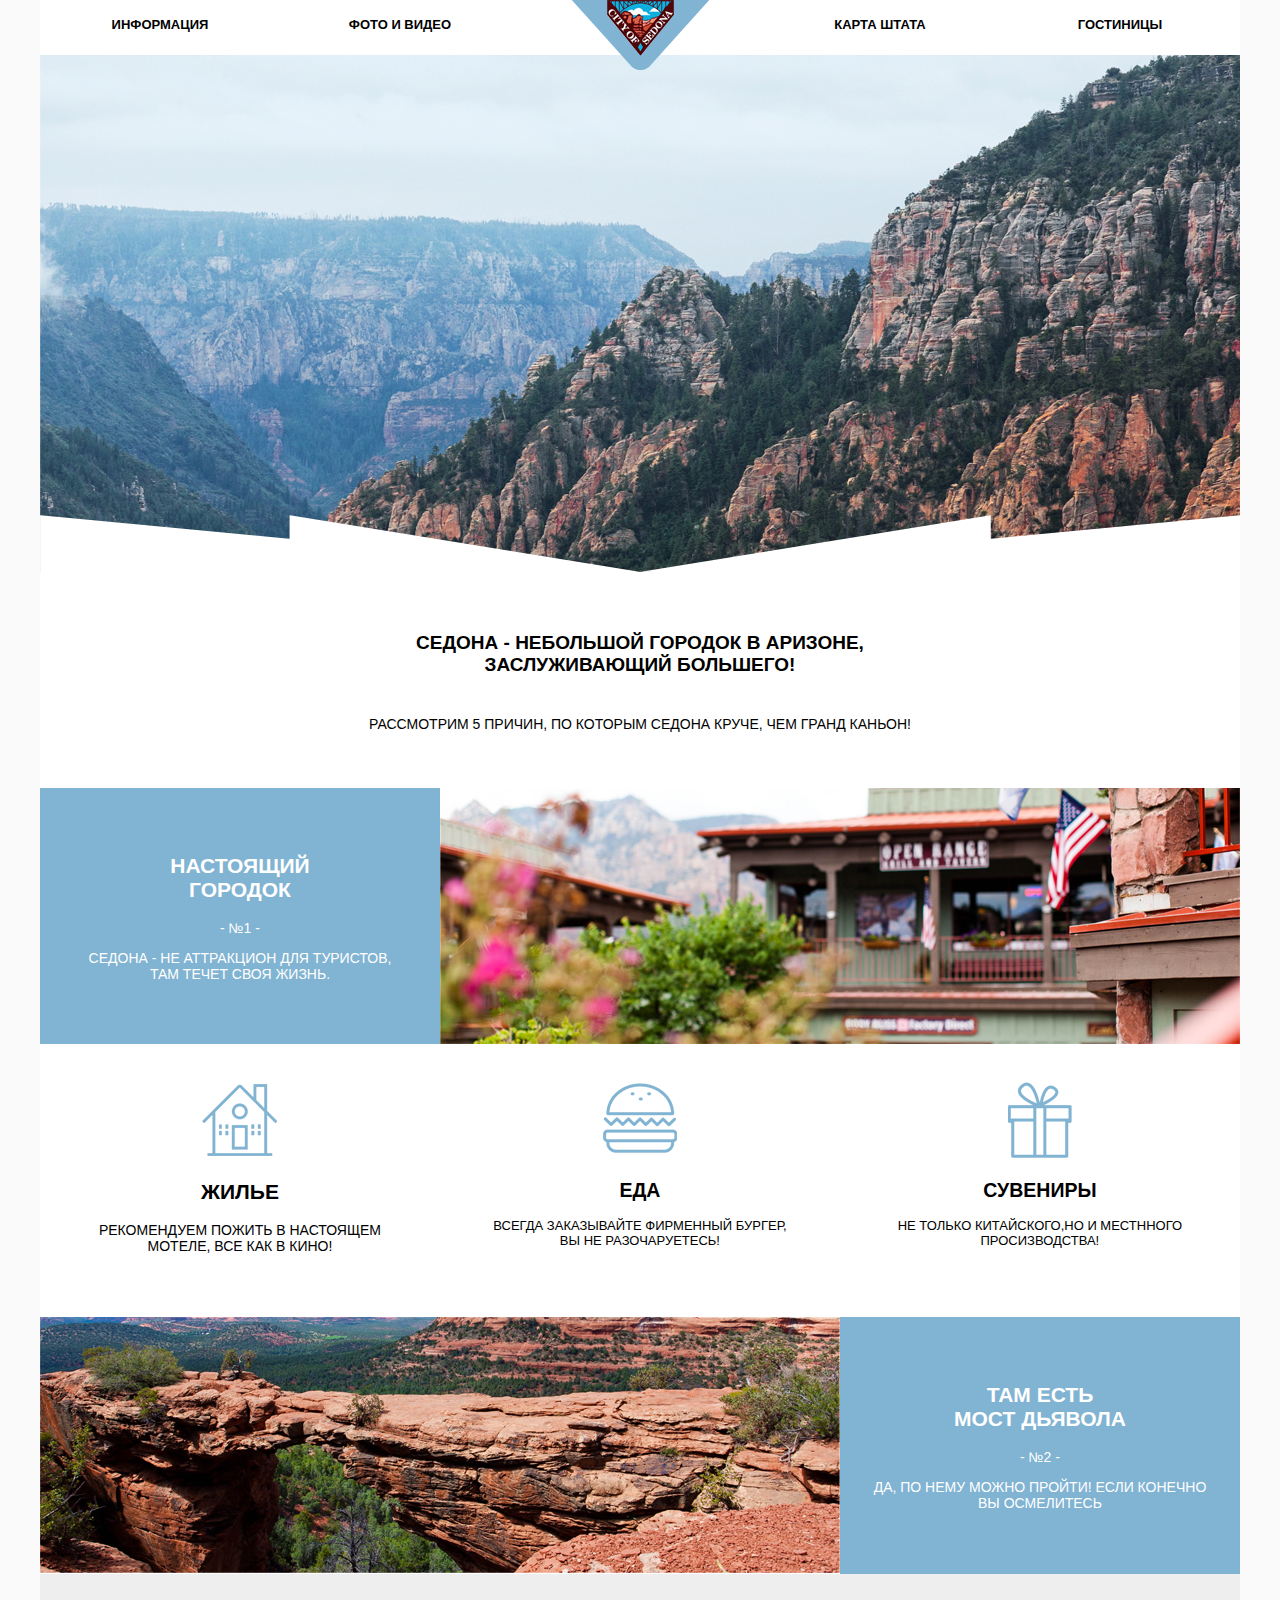
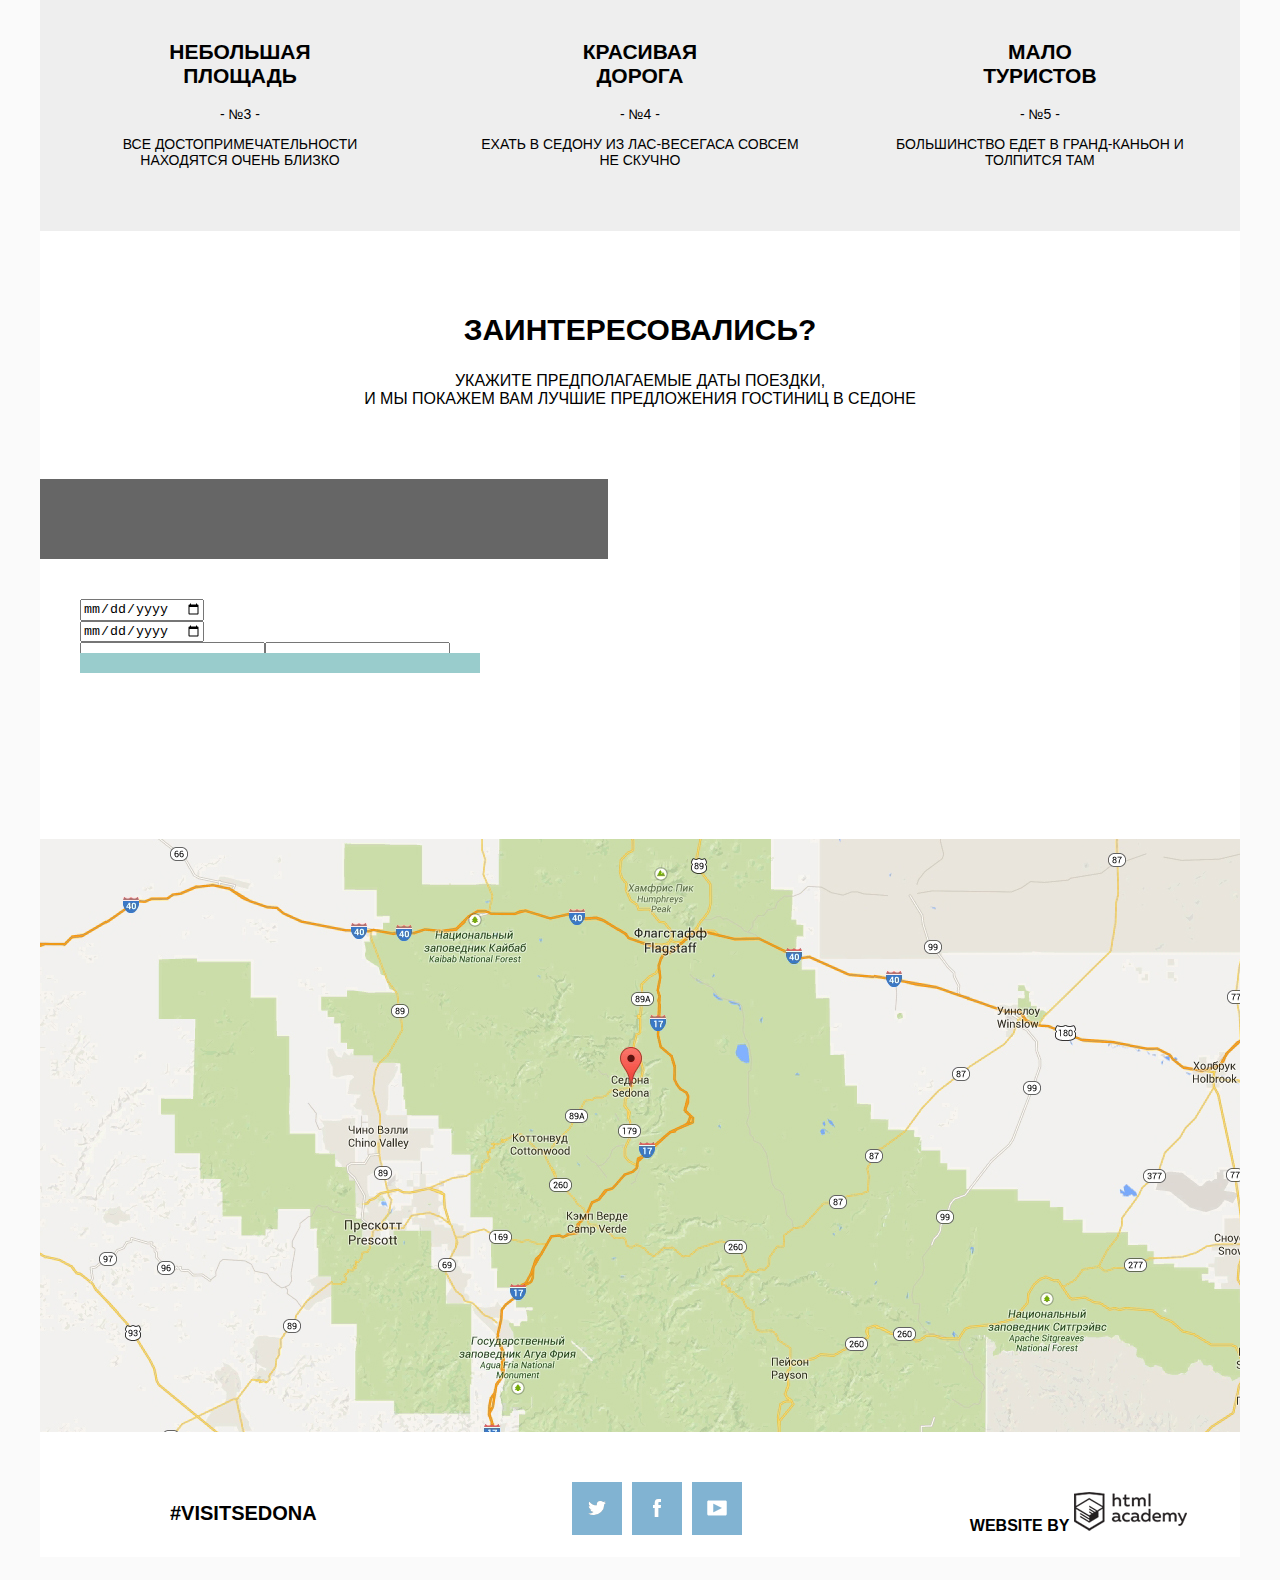
==== index.html @ 420aa2f3 "Изменения" ====
<!DOCTYPE html>
 <html>
    <head>
        <meta charset="utf-8">
        <link rel="stylesheet" href="css/style.css">
    </head>
    <body>
        <!--
            4. Продолжить писать css в заданном стиле
            5. Избавиться от всех position relative/absolute которые не нужны (в футере, для reason)
        -->
        <div class="wrapper">
            <header class="main-header">
                <nav class="header-nav">
                    <ul class="nav">
                        <li>
                            <a href="#" class="navigation">Информация</a>
                        </li>
                        <li>
                            <a href="#" class="navigation">Фото и видео</a>
                        </li>
                        <li></li>
                        <li>
                            <a href="#" class="navigation">Карта штата</a>
                        </li>
                        <li>
                            <a href="#" class="navigation">Гостиницы</a>
                        </li>
                    </ul>
                </nav>
                <a href="#" class="logo">
                    <img src="img/logo.png" width="138" height="70" alt="Логотип">
                </a>
            </header>

            <div class="intro">
                <div class="intro-background">
                    <div class="intro-title"></div>
                    <img src="img/index-img/angles.png">
                </div>
               <div class="index-header">
                    <h1 class="index-title">Седона - небольшой городок в Аризоне,<br> заслуживающий большего!</h1>
                    <p class="reasons-five">Рассмотрим 5 причин, по которым Седона круче, чем Гранд Каньон!</p>
               </div>
                    <div class="reasons">
                        <div class="reason reason-town">
                            <h2 class="reason-header">Настоящий<br> городок</h2>
                            <p>- №1 -</p>
                            <p>Седона - не аттракцион для туристов,<br> там течет своя жизнь.</p>
                        </div>
                        <div class="reason-image">
                            <img src="img/index-img/town.jpg">
                        </div>
                    <div class="reasons">
                        <div class="reason reason-apartment">
                            <h2 class="reason-title">Жилье</h2>
                            <p>Рекомендуем пожить в настоящем<br> мотеле, все как в кино!</p>
                        </div>
                        <div class="reason reason-food">
                            <h2 class="reason-title">Еда</h2>
                            <p>Всегда заказывайте фирменный бургер,<br> вы не разочаруетесь!</p>
                        </div>
                        <div class="reason reason-souvenirs">
                            <h2 class="reason-title">Сувениры</h2>
                            <p>Не только китайского,но и местнного<br> просизводства!</p>
                        </div>
                    </div>
                    <div class="reasons">
                        <div class="reason-image brige">
                            <img src="img/index-img/bridge-devil.jpg">
                        </div>
                        <div class="reason reason-bridge">
                            <h2 class="reason-header">Там есть<br> мост Дьявола</h2>
                            <p>- №2 -</p>
                            <p>Да, по нему можно пройти! Если конечно<br> вы осмелитесь</p>
                        </div>
                    </div>
                    <div  class="reasons">
                        <div class="reason reason-area">
                           <h2>Небольшая<br> площадь</h2>
                           <p>- №3 -</p>
                           <p>Все достопримечательности<br> находятся очень близко</p>
                        </div>
                        <div class="reason reason-road">
                           <h2>Красивая<br> дорога</h2>
                           <p>- №4 -</p>
                           <p>Ехать в Седону из Лас-Весегаса совсем<br> не скучно</p>
                        </div>
                        <div class="reason reason-tourists">
                           <h2>Мало<br> туристов</h2>
                           <p>- №5 -</p>
                           <p>Большинство едет в Гранд-Каньон и<br> толпится там</p>
                        </div>
                    </div>
                       <div class="record">
                           <h2 class="question">Заинтересовались?</h2>
                           <p>Укажите предполагаемые даты поездки,<br> и мы покажем вам лучшие предложения гостиниц в Седоне</p>
                       </div>
                <article class="search">
                    <div>
                        <h2 class="search-header">Поиск гостиницы в Седоне</h2>
                    </div>
                    <form class="questionnaire">
                        <label for="arrival date-field">Дата заезда:</label> <input type="date" name="date" id="arrival date-field"><br>
                        <label for="date of departure-field">Дата выезда:</label> <input type="date" name="date" id="date of departurefield"><br>
                        <label for="adult number-field">Взрослые:</label> <input type="number" name="" id="adult number-field">
                        <label for="baby number-field">Дети:</label> <input type="number" name="" id="baby number-field"><br>
                        <a href="#" class="btn-search">Найти</a>
                    </form>
                </article>
                <div class="image-map">
                    <img src="img/index-img/map.jpg">
                </div>
                </div>
            </div>
            <footer class="main-footer">
                <div class="footer-hashtag">#visitsedona</div>
                <ul class="footer-social-list">
                    <li class="social-btn">
                        <a href="#" class="social-btn social-btn-twitter"></a>
                    </li>
                    <li class="social-btn">
                        <a href="#" class="social-btn social-btn-fb"></a>
                    </li>
                    <li class="social-btn">
                        <a href="#" class="social-btn social-btn-youtube"></a>
                    </li>
                </ul>
                 <div class="footer-copyright">
                    <b>Website by</b>
                    <a href="http://htmlacademy.ru">
                        <img src="img/html-academy.png" class="htmlacademy">
                    </a>
                </div>
            </footer>
        </div>
    </body>
 </html>
---- css/style.css ----
@import url(https://fonts.googleapis.com/css?family=PT+Sans:700,400&subset=latin,cyrillic);

body {

    background: #fafafa;
    color: #000;
    font-family: 'PT+Sans', sans-serif;
    font-size: 16px;
    margin: 0;
    padding: 0;
    /*
        serif - с засечками
        sans-serif - без засечек
        monospace - моноширинный
    */
}

.wrapper {
    background: #fff;
    margin: 0 auto;
    /*max-width: 1200px;*/
    /*min-width: 768px;*/
    width: 1200px;
}

    .main-header {
        height: 55px;
    }
        .nav {
            font-size: 0;
            list-style: none;
            margin: 0;
            padding: 0;
        }
            .nav li {
                font-size: 13px;
                display: inline-block;
                vertical-align: top;
                text-align: center;
                height: 50px;
                line-height: 50px;
                width: 20%;
            }

            .nav a {
                color: #000;
                font-weight: bold;
                text-align: center;
                text-transform: uppercase;
                text-decoration: none;
            }

        .logo {
            position: absolute;
            left: 49%;
            top: 0;
            /*
            transform: translate(-50%, 0);
            */
            margin: 0 0 0 -55px;
            height: 70px;
            width: 138px;
            z-index: 1;
        }

    .intro-background {
        background: url(../img/index-img/bg.jpg) no-repeat 50% 50%;
        overflow: hidden;
        height: 717px;
        margin-bottom: -265px;
    }
        .intro-title {
            background: url(../img/index-img/sedona.png) no-repeat 50% 50%;
            font-size: 0;
            margin: 110px auto 0;
            height: 350px;
            width: 500px;
        }
        
        .angles {
            background: url(../img/index-img/angles.png) no-repeat 50% 50%;
            font-size: 10px;
            margin: 150px auto 0;
        }


.reasons {
    font-size: 0;
}
.reason {
    background: #fff;
    font-size: 14px;
    display: inline-block;
    vertical-align: top;
    width: 33.33%;
    padding: 49px 20px;
    text-align: center;
    box-sizing: border-box;
    text-transform: uppercase;
}
.reason-image {
    display: inline-block;
    vertical-align: top;
    width: 66.67%;
}

.index-header {
    text-align: center;
    font-size: ;
    text-transform: uppercase;
    margin-top: 65px;
    height: 216px;
    background: #fff;
}

.index-title {
    font-size: 19px;
    padding-top: 60px;
}

.reason-town {
    padding-bottom: 48px;
    color: #fff;
    font-size: ;
    background: #81b3d2;
}

.reason-apartment {
    font-size: ;
    background: url(../img/index-img/housing.png) no-repeat 50% 20%;
}

.reason-food {
    font-size: 13px;
    background: url(../img/index-img/food.png) no-repeat 50% 20%;
}

.reason-souvenirs {
    font-size: 13px;
    background: url(../img/index-img/souvenir.png) no-repeat 50% 20%;
}

.image-apartment {
    background: url(../img/index-img/housing.png) no-repeat 50% 50%;
    
}







.brige {
    display: inline-block;
    vertical-align: top;
    /*width: 66.67%;*/
    width: 800px;
}

.record {
    padding: 58px 0 55px;
    font-size: 16px;
    text-align: center;
    text-transform: uppercase;
    background: #fff;
}

.question {
    font-size: 30px;
}

.search-header {
    width: 568px;
    color: #fff;
    padding: 40px 0;
    text-align: center;
    background: #666666;
    z-index: 1;
}



.questionnaire {
    padding: 40px;
    width: 568px;
    height: 200px;
    text-align: left;
    background: #fff;
}

.btn-search {
    padding: 10px 200px;
    width: 250px;
    color: #fff;
    font-weight: bold;
    background: #99cccc;
    text-align: center;
    text-decoration: none;
}

























.link {
    display: inline-block;
    color: #cccccc;
    border-bottom: 1px dotted #99cccc;
    text-decoration: none;
    font-size: 14px;
}





.hotel {
    font-size: 16px;
    text-transform: uppercase;
}



.btn {
    
    padding: 5px 15px;
    background: #99cccc;
    color: #fff;
    font-size: 14px;
    text-decoration: none;
}

.btn:hover {
    background: #669ec0;
}

.btn-brown {
    margin-right: 5px;
    background: #766357;
}

.btn-brown:hover {
    background: #604e43;
}









.rating-value {
    padding: 5px 5px;
    margin: 0;
    width: 110px;
    background: #cccccc;
    font-size: 14px;
    text-align: center;
}

.reason-area {
    background: #eeeeee;
}

.reason-road {
    background: #eeeeee;
}

.reason-tourists {
    background: #eeeeee;
}

.selection {
    background: url(../img/catalog-img/bg.jpg) no-repeat 50% 50%;
    overflow: hidden;
    height: 216px;
    color: #fff;
    text-transform: uppercase;
}



.reason-title {
    padding-top: 70px;
}

.reason-bridge {
    color: #fff;
    font-size: ;
    background: #81b3d2;
}

.footer-social-list li {
    font-size: 13px;
    display: inline-block;
    vertical-align: top;
    text-align: center;
}

.footer-social-list {
    float: left;
    font-size: 0;
    list-style: none;
    margin-top: 25px;
    margin-bottom: 36px;
    margin-left: 200px;
    margin-right: 170px;
    padding: 0;
}

.social-btn {
    display: inline-block;
    padding: 10px;
    margin: 5px;
    background: #81b3d2;
}



.footer-hashtag {
    float: left;
    margin: 50px 50px 55px 130px;
    text-transform: uppercase;
    font-weight: bold;
    font-size: 20px;
}

.social-btn-twitter {
    background: url(../img/twitter.svg) no-repeat 50% 60%;
}

.social-btn-fb {
    background: url(../img/facebook.svg) no-repeat 50% 60%;
}

.social-btn-youtube {
    background: url(../img/youtube.png) no-repeat 50% 60%;
}

.main-footer {
    text-align: center;
    height: 105px;
    background: #fff;
    opacity: ;
    z-index: 1;
}

.footer-copyright {
    margin-top: 20px;
    text-transform: uppercase;
}

.htmlacademy {
    margin-top: 40px;
}







.infrastructure {
    float: left;
    margin: 50px 0;
    margin-left: 75px;
}

.housing {
    float: left;
    margin: 50px 0 0 115px;
}

.cost-day {
    float: right;
    margin: 50px 210px 0 0;
}









.breadcrumbs {
    margin-left: 75px;
    text-transform: uppercase;
}

.sorting {
    float: left;
    width: 100px;
    margin: 45px 50px 0 0;
    font-weight: normal;
    font-size: 14px;
}

.sorting-link {
    display: inline-block;
    list-style: none;
    font-size: ;
}

.found {
    float: left;
    width: 150px;
    margin-top: 40px;
    margin-right: 50px;
    font-size: 22px;
    vertical-align: middle;
}

.image-card {
    margin-left: 75px;
}





.hotel-rating {
    float: right;
    margin-top: -20px;
    margin-right: 65px;
}

.hotel-description {
    margin: 10px 0 30px;
}

.hotel-description-image {
    float: left;
    margin-right: 20px;
}



.btn-transparent {
    color: #fff;
    margin-top: 20px;
    padding: 5px 20px;
    border: 1px solid #fff;
    text-decoration: none;
    border-radius: 2px;
}

.btn-transparent:hover {
    background: #fff;
    color: #000;
}

.clearfix:before,
.clearfix:after {
  content: "";
  display: table;
}

.clearfix:after {
  clear: both;
}

.button {
    
}



.hotel-category-cost {
    margin-top: -10px;
    margin-bottom: 20px;
    font-size: 14px;
}

.hotel-category {
    display: inline-block;
}

.hotel-cost {
    display: inline-block;
}













.reasons-five {
    font-size: 14px;
    margin-top: 40px;
}

.sorting-arrow {
    color: #ccc;
}

.sorting-arrow:hover {
    color: #000;
}





.rating-star {
    color: #81b3d2;
}











.rating-stars {
    float: right;
    margin-top: -90px;
    margin-right: 65px;
}



.sorting-arrow-down {
    color: #ccc;
}

.sorting-arrow-down:hover {
    color: #000;
}

.sortings-arrow {
    float: right;
    margin-top: 40px;
    margin-right: 65px;
}

a {
    text-decoration: none;
}


.navigation:active {
    color: #766357;
}

.navigation:hover {
    color: #81b3d2;
}

.price {
    color: #81b3d2;
    border: 0px dotted;
}





.spa {
    margin-left: 33px;
}

.inn {
    margin-left: 58px;
}

.diablo {
    margin-left: 13px;
}

.hotel-title {
    width: 240px;
}

.hotel-title:hover {
    color: #81b3d2;
}

.hotel-card {
    margin-left: 170px;
}
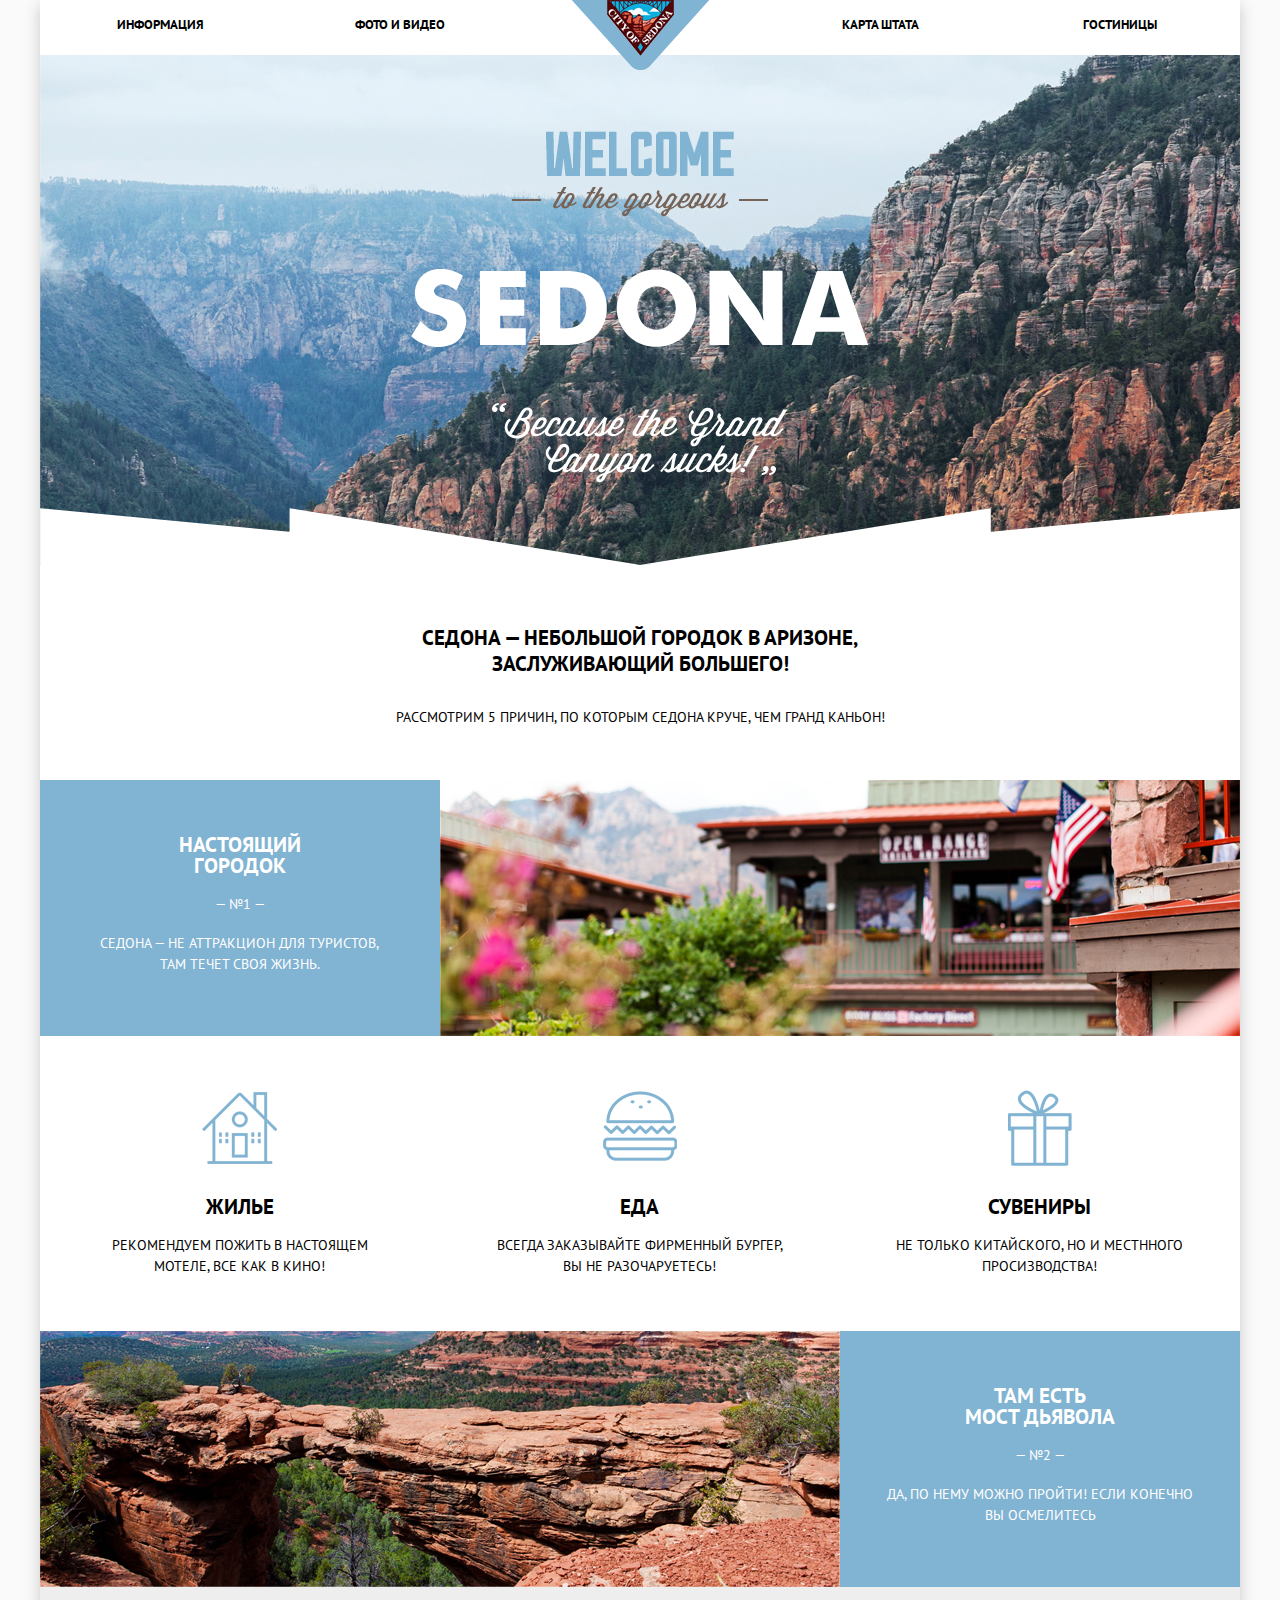
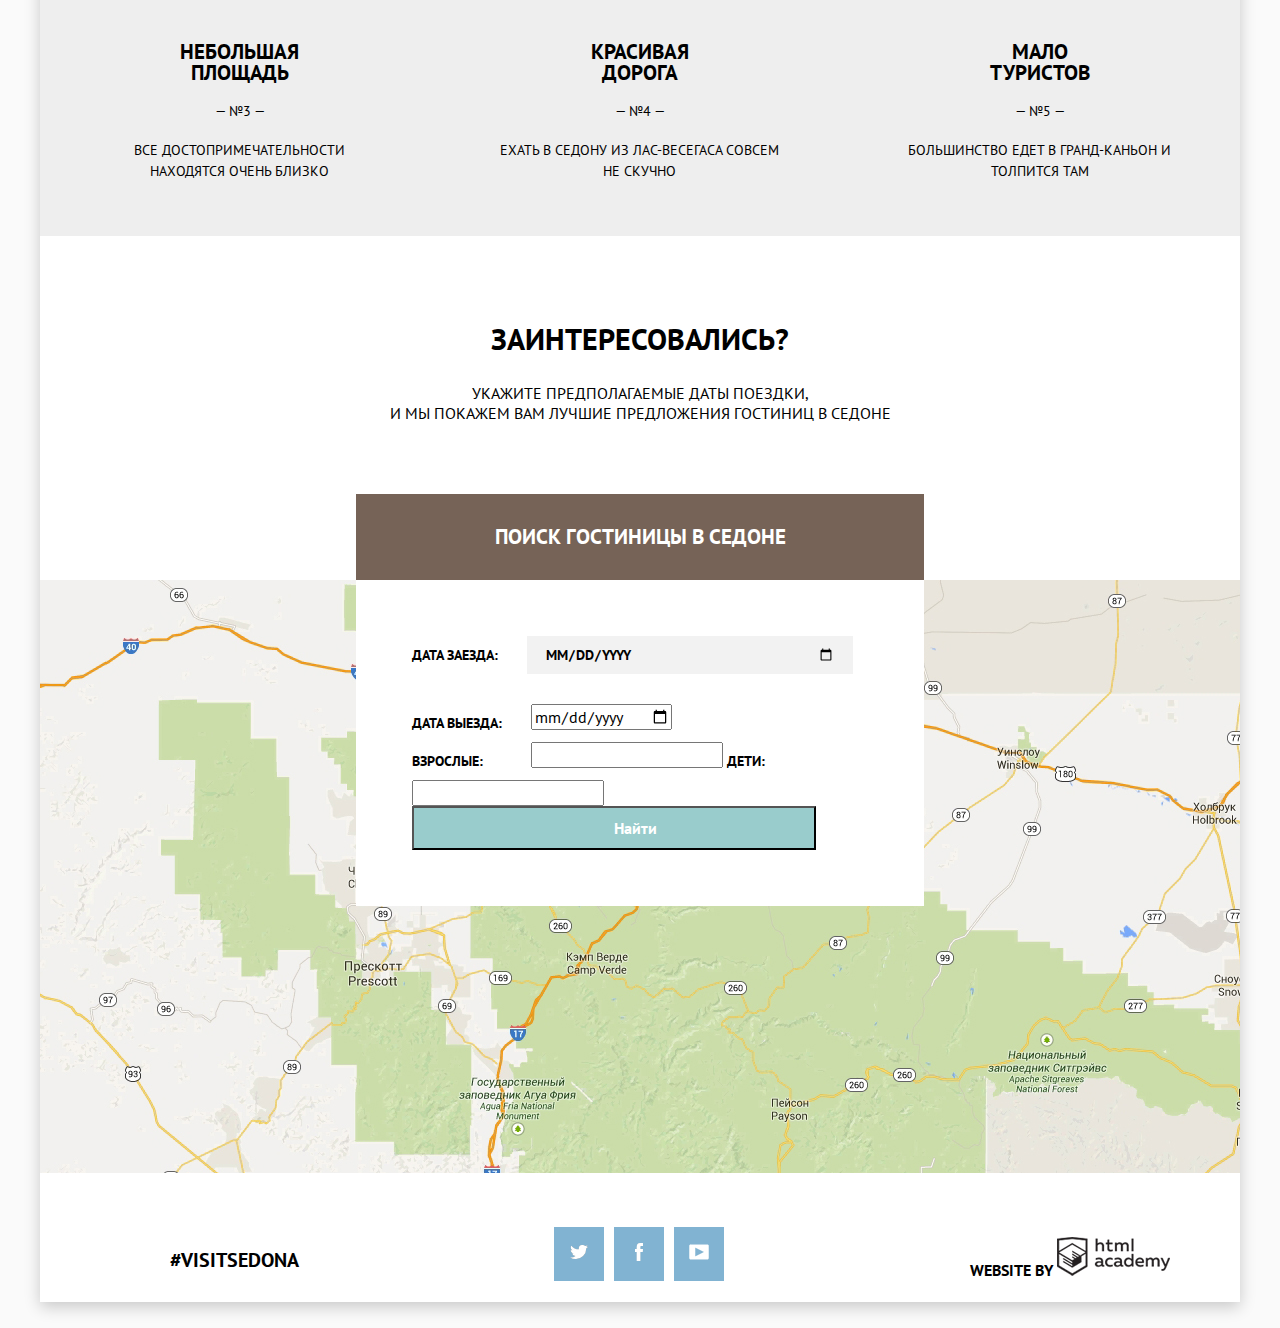
==== commit dbcab89a: "Замечания от наставника" ====
--- a/index.html
+++ b/index.html
@@ -2,6 +2,8 @@
  <html>
     <head>
         <meta charset="utf-8">
+        <link rel="stylesheet" href="https://fonts.googleapis.com/css?family=PT+Sans:400,700&subset=latin,cyrillic">
+        <link rel="stylesheet" href="css/normalize.css">
         <link rel="stylesheet" href="css/style.css">
     </head>
     <body>
@@ -14,17 +16,17 @@
                 <nav class="header-nav">
                     <ul class="nav">
                         <li>
-                            <a href="#" class="navigation">Информация</a>
+                            <a href="#">Информация</a>
                         </li>
                         <li>
-                            <a href="#" class="navigation">Фото и видео</a>
+                            <a href="#">Фото и видео</a>
                         </li>
                         <li></li>
                         <li>
-                            <a href="#" class="navigation">Карта штата</a>
+                            <a href="#">Карта штата</a>
                         </li>
                         <li>
-                            <a href="#" class="navigation">Гостиницы</a>
+                            <a href="catalog.html">Гостиницы</a>
                         </li>
                     </ul>
                 </nav>
@@ -35,82 +37,87 @@
 
             <div class="intro">
                 <div class="intro-background">
-                    <div class="intro-title"></div>
-                    <img src="img/index-img/angles.png">
+                    <div class="intro-title">Welcome to the gorgeous sedona</div>
                 </div>
-               <div class="index-header">
-                    <h1 class="index-title">Седона - небольшой городок в Аризоне,<br> заслуживающий большего!</h1>
-                    <p class="reasons-five">Рассмотрим 5 причин, по которым Седона круче, чем Гранд Каньон!</p>
-               </div>
-                    <div class="reasons">
-                        <div class="reason reason-town">
-                            <h2 class="reason-header">Настоящий<br> городок</h2>
-                            <p>- №1 -</p>
-                            <p>Седона - не аттракцион для туристов,<br> там течет своя жизнь.</p>
-                        </div>
-                        <div class="reason-image">
-                            <img src="img/index-img/town.jpg">
-                        </div>
-                    <div class="reasons">
-                        <div class="reason reason-apartment">
-                            <h2 class="reason-title">Жилье</h2>
-                            <p>Рекомендуем пожить в настоящем<br> мотеле, все как в кино!</p>
-                        </div>
-                        <div class="reason reason-food">
-                            <h2 class="reason-title">Еда</h2>
-                            <p>Всегда заказывайте фирменный бургер,<br> вы не разочаруетесь!</p>
-                        </div>
-                        <div class="reason reason-souvenirs">
-                            <h2 class="reason-title">Сувениры</h2>
-                            <p>Не только китайского,но и местнного<br> просизводства!</p>
-                        </div>
+
+                <div class="index-header">
+                    <h1 class="index-header-title">Седона &mdash; небольшой городок в&nbsp;Аризоне,<br> заслуживающий большего!</h1>
+                    <p>Рассмотрим 5 причин, по которым Седона круче, чем Гранд Каньон!</p>
+                </div>
+
+                <div class="reasons reasons-withImage">
+                    <div class="reason">
+                        <h2 class="reason-title">Настоящий<br> городок</h2>
+                        <div class="reason-text">&mdash; №1 &mdash;</div>
+                        <p class="reason-text">Седона&nbsp;&mdash; не&nbsp;аттракцион для туристов,<br> там течет своя жизнь.</p>
                     </div>
-                    <div class="reasons">
-                        <div class="reason-image brige">
-                            <img src="img/index-img/bridge-devil.jpg">
-                        </div>
-                        <div class="reason reason-bridge">
-                            <h2 class="reason-header">Там есть<br> мост Дьявола</h2>
-                            <p>- №2 -</p>
-                            <p>Да, по нему можно пройти! Если конечно<br> вы осмелитесь</p>
-                        </div>
+                    <div class="reason-image">
+                        <img src="img/index-img/town.jpg" alt="" width="800" height="256">
                     </div>
-                    <div  class="reasons">
-                        <div class="reason reason-area">
-                           <h2>Небольшая<br> площадь</h2>
-                           <p>- №3 -</p>
-                           <p>Все достопримечательности<br> находятся очень близко</p>
-                        </div>
-                        <div class="reason reason-road">
-                           <h2>Красивая<br> дорога</h2>
-                           <p>- №4 -</p>
-                           <p>Ехать в Седону из Лас-Весегаса совсем<br> не скучно</p>
-                        </div>
-                        <div class="reason reason-tourists">
-                           <h2>Мало<br> туристов</h2>
-                           <p>- №5 -</p>
-                           <p>Большинство едет в Гранд-Каньон и<br> толпится там</p>
-                        </div>
+                </div>
+
+                <div class="reasons">
+                    <div class="reason reason-withIcon reason-apartment">
+                        <h2 class="reason-title">Жилье</h2>
+                        <p class="reason-text">Рекомендуем пожить в настоящем<br> мотеле, все как в кино!</p>
                     </div>
-                       <div class="record">
-                           <h2 class="question">Заинтересовались?</h2>
-                           <p>Укажите предполагаемые даты поездки,<br> и мы покажем вам лучшие предложения гостиниц в Седоне</p>
-                       </div>
+                    <div class="reason reason-withIcon reason-food">
+                        <h2 class="reason-title">Еда</h2>
+                        <p class="reason-text">Всегда заказывайте фирменный бургер,<br> вы не разочаруетесь!</p>
+                    </div>
+                    <div class="reason reason-withIcon reason-souvenirs">
+                        <h2 class="reason-title">Сувениры</h2>
+                        <p class="reason-text">Не только китайского, но и местнного<br> просизводства!</p>
+                    </div>
+                </div>
+
+                <div class="reasons reasons-withImage">
+                    <div class="reason-image reason-image-bridge">
+                        <img src="img/index-img/bridge-devil.jpg" alt="" width="800" height="256">
+                    </div>
+                    <div class="reason">
+                        <h2 class="reason-title">Там есть<br> мост Дьявола</h2>
+                        <div class="reason-text">&mdash; №2 &mdash;</div>
+                        <p class="reason-text">Да, по нему можно пройти! Если конечно<br> вы осмелитесь</p>
+                    </div>
+                </div>
+
+                <div  class="reasons reasons-gray">
+                    <div class="reason">
+                       <h2 class="reason-title">Небольшая<br> площадь</h2>
+                       <div class="reason-text">&mdash; №3 &mdash;</div>
+                       <p class="reason-text">Все достопримечательности<br> находятся очень близко</p>
+                    </div>
+                    <div class="reason">
+                       <h2 class="reason-title">Красивая<br> дорога</h2>
+                       <div class="reason-text">&mdash; №4 &mdash;</div>
+                       <p class="reason-text">Ехать в Седону из Лас-Весегаса совсем<br> не скучно</p>
+                    </div>
+                    <div class="reason">
+                       <h2 class="reason-title">Мало<br> туристов</h2>
+                       <div class="reason-text">&mdash; №5 &mdash;</div>
+                       <p class="reason-text">Большинство едет в Гранд-Каньон и<br> толпится там</p>
+                    </div>
+                </div>
+                <div class="record">
+                   <h2 class="question">Заинтересовались?</h2>
+                   <p>Укажите предполагаемые даты поездки,<br> и мы покажем вам лучшие предложения гостиниц в Седоне</p>
+                </div>
                 <article class="search">
-                    <div>
-                        <h2 class="search-header">Поиск гостиницы в Седоне</h2>
-                    </div>
-                    <form class="questionnaire">
-                        <label for="arrival date-field">Дата заезда:</label> <input type="date" name="date" id="arrival date-field"><br>
+                    <a href="#" class="search-button">Поиск гостиницы в Седоне</a>
+                    <form class="search-form">
+                        <fieldset class="search-form-group">
+                            <label for="arrival date-field">Дата заезда:</label>
+                            <input class="search-form-input" type="date" name="date" id="arrival date-field">
+                        </fieldset>
                         <label for="date of departure-field">Дата выезда:</label> <input type="date" name="date" id="date of departurefield"><br>
                         <label for="adult number-field">Взрослые:</label> <input type="number" name="" id="adult number-field">
                         <label for="baby number-field">Дети:</label> <input type="number" name="" id="baby number-field"><br>
-                        <a href="#" class="btn-search">Найти</a>
+                        <input type="submit" class="btn-search" value="Найти">
                     </form>
                 </article>
                 <div class="image-map">
                     <img src="img/index-img/map.jpg">
-                </div>
                 </div>
             </div>
             <footer class="main-footer">
--- a/css/style.css
+++ b/css/style.css
@@ -1,25 +1,19 @@
-@import url(https://fonts.googleapis.com/css?family=PT+Sans:700,400&subset=latin,cyrillic);
-
 body {
-
     background: #fafafa;
     color: #000;
-    font-family: 'PT+Sans', sans-serif;
+    font-family: "PT Sans", Arial, sans-serif;
     font-size: 16px;
     margin: 0;
     padding: 0;
-    /*
-        serif - с засечками
-        sans-serif - без засечек
-        monospace - моноширинный
-    */
+
+    -webkit-font-smoothing: antialiased;
+    -moz-osx-font-smoothing: grayscale;
 }
 
 .wrapper {
     background: #fff;
+    box-shadow: 0 5px 15px 0 rgba(0, 1, 1, 0.2);
     margin: 0 auto;
-    /*max-width: 1200px;*/
-    /*min-width: 768px;*/
     width: 1200px;
 }
 
@@ -48,6 +42,26 @@
                 text-align: center;
                 text-transform: uppercase;
                 text-decoration: none;
+            }
+
+            .nav a:hover {
+                color: #81b3d2;
+            }
+
+            .nav a:active {
+                color: #000;
+                opacity: 0.3;
+            }
+
+            .nav .active {
+                color: #766357;
+            }
+            .nav .active:hover {
+                color: #604e43;
+            }
+            .nav .active:active {
+                color: #766357;
+                opacity: 0.3;
             }
 
         .logo {
@@ -64,91 +78,128 @@
         }
 
     .intro-background {
-        background: url(../img/index-img/bg.jpg) no-repeat 50% 50%;
+        background: url(../img/index-img/bg.jpg) no-repeat 50% -54px;
         overflow: hidden;
-        height: 717px;
-        margin-bottom: -265px;
+        position: relative;
+        height: 510px;
     }
         .intro-title {
-            background: url(../img/index-img/sedona.png) no-repeat 50% 50%;
+            background: url(../img/index-img/sedona.png) no-repeat 0 0;
             font-size: 0;
-            margin: 110px auto 0;
-            height: 350px;
-            width: 500px;
-        }
-        
-        .angles {
-            background: url(../img/index-img/angles.png) no-repeat 50% 50%;
-            font-size: 10px;
-            margin: 150px auto 0;
-        }
-
+            margin: 76px auto 0;
+            height: 352px;
+            width: 458px;
+        }
+
+        .intro-background::after {
+            background: url(../img/index-img/angles.png) no-repeat 50% 100%;
+            display: block;
+            content: '';
+            height: 57px;
+            position: absolute;
+            left: 0;
+            right: 0;
+            bottom: 0;
+            z-index: 1;
+        }
+
+    .index-header {
+        margin: 60px auto 50px;
+        text-align: center;
+        text-transform: uppercase;
+    }
+
+        .index-header-title {
+            font-size: 21px;
+            font-weight: bold;
+            line-height: 26px;
+            margin: 0 0 27px;
+        }
+
+        .index-header p {
+            font-size: 14px;
+            line-height: 26px;
+            margin: 0;
+        }
 
 .reasons {
     font-size: 0;
 }
-.reason {
-    background: #fff;
-    font-size: 14px;
-    display: inline-block;
-    vertical-align: top;
-    width: 33.33%;
-    padding: 49px 20px;
-    text-align: center;
-    box-sizing: border-box;
-    text-transform: uppercase;
-}
-.reason-image {
-    display: inline-block;
-    vertical-align: top;
-    width: 66.67%;
-}
-
-.index-header {
-    text-align: center;
-    font-size: ;
-    text-transform: uppercase;
-    margin-top: 65px;
-    height: 216px;
-    background: #fff;
-}
-
-.index-title {
-    font-size: 19px;
-    padding-top: 60px;
-}
-
-.reason-town {
-    padding-bottom: 48px;
-    color: #fff;
-    font-size: ;
+
+.reasons-withImage {
     background: #81b3d2;
-}
-
-.reason-apartment {
-    font-size: ;
-    background: url(../img/index-img/housing.png) no-repeat 50% 20%;
-}
-
-.reason-food {
-    font-size: 13px;
-    background: url(../img/index-img/food.png) no-repeat 50% 20%;
-}
-
-.reason-souvenirs {
-    font-size: 13px;
-    background: url(../img/index-img/souvenir.png) no-repeat 50% 20%;
-}
-
-.image-apartment {
-    background: url(../img/index-img/housing.png) no-repeat 50% 50%;
-    
-}
-
-
-
-
-
+    position: relative;
+    min-height: 256px;
+    overflow: hidden;
+}
+
+.reasons-gray {
+    background: #eee;
+}
+    .reason {
+        font-size: 14px;
+        display: inline-block;
+        vertical-align: top;
+        width: 33.33%;
+        padding: 54px 20px;
+        text-align: center;
+        box-sizing: border-box;
+        text-transform: uppercase;
+    }
+
+    .reasons-withImage .reason {
+        color: #fff;
+    }
+        .reason-title {
+            font-size: 21px;
+            font-weight: bold;
+            line-height: 21px;
+            margin: 0;
+        }
+
+        .reason-text {
+            font-size: 14px;
+            line-height: 21px;
+            margin: 18px 0 0;
+        }
+
+    .reason-image {
+        display: inline-block;
+        vertical-align: top;
+        width: 66.67%;
+    }
+        .reason-image img {
+            max-width: 100%;
+        }
+
+    /*.reason-image-town {
+        background: url(../img/index-img/town.jpg) no-repeat 50% 0;
+        background-size: cover;
+        right: 0;
+    }*/
+
+    .reason-withIcon {
+        position: relative;
+    }
+        .reason-withIcon::before {
+            content: '';
+            display: block;
+            margin: 0 auto 30px;
+            height: 76px;
+            width: 75px;
+        }
+
+        .reason-apartment::before {
+            background: url(../img/index-img/housing.png) no-repeat 50% 50%;
+        }
+
+        .reason-food::before {
+            background: url(../img/index-img/food.png) no-repeat 50% 20%;
+        }
+
+        .reason-souvenirs::before {
+            background: url(../img/index-img/souvenir.png) no-repeat 50% 20%;
+        }
 
 
 .brige {
@@ -178,6 +229,73 @@
     background: #666666;
     z-index: 1;
 }
+
+
+.search {
+    margin: 0 auto;
+    position: relative;
+    width: 568px;
+}
+
+    .search-button {
+        background: #766357;
+        color: #fff;
+        font-size: 21px;
+        font-weight: bold;
+        display: block;
+        text-transform: uppercase;
+        text-align: center;
+        line-height: 86px;
+        height: 86px;
+    }
+
+    .search-form {
+        background: #fff;
+        position: absolute;
+        top: 86px;
+        left: 0;
+        right: 0;
+        padding: 56px;
+    }
+        .search-form-group {
+            font-size: 0;
+            border: 0;
+            padding: 0;
+            margin: 0 0 30px;
+        }
+
+        .search-form label {
+            display: inline-block;
+            vertical-align: top;
+            font-size: 14px;
+            font-weight: bold;
+            line-height: 38px;
+            text-transform: uppercase;
+            width: 115px;
+        }
+
+        .search-form-input {
+            box-sizing: border-box;
+            border: 2px solid #f2f2f2;
+            background: #f2f2f2;
+            font-size: 14px;
+            font-weight: bold;
+            padding: 0 16px;
+            text-transform: uppercase;
+            outline: 0;
+            height: 38px;
+            width: 326px;
+        }
+        .search-form-input:hover {
+            background: #ebebeb;
+            border-color: #ebebeb;
+        }
+        .search-form-input:focus {
+            border-color: #e5e5e5;
+            background: #fff;
+        }
+
+
 
 
 
@@ -243,7 +361,7 @@
 
 
 .btn {
-    
+
     padding: 5px 15px;
     background: #99cccc;
     color: #fff;
@@ -281,18 +399,6 @@
     text-align: center;
 }
 
-.reason-area {
-    background: #eeeeee;
-}
-
-.reason-road {
-    background: #eeeeee;
-}
-
-.reason-tourists {
-    background: #eeeeee;
-}
-
 .selection {
     background: url(../img/catalog-img/bg.jpg) no-repeat 50% 50%;
     overflow: hidden;
@@ -301,11 +407,6 @@
     text-transform: uppercase;
 }
 
-
-
-.reason-title {
-    padding-top: 70px;
-}
 
 .reason-bridge {
     color: #fff;
@@ -485,7 +586,7 @@
 }
 
 .button {
-    
+
 }
 
 
@@ -574,13 +675,7 @@
 }
 
 
-.navigation:active {
-    color: #766357;
-}
-
-.navigation:hover {
-    color: #81b3d2;
-}
+
 
 .price {
     color: #81b3d2;
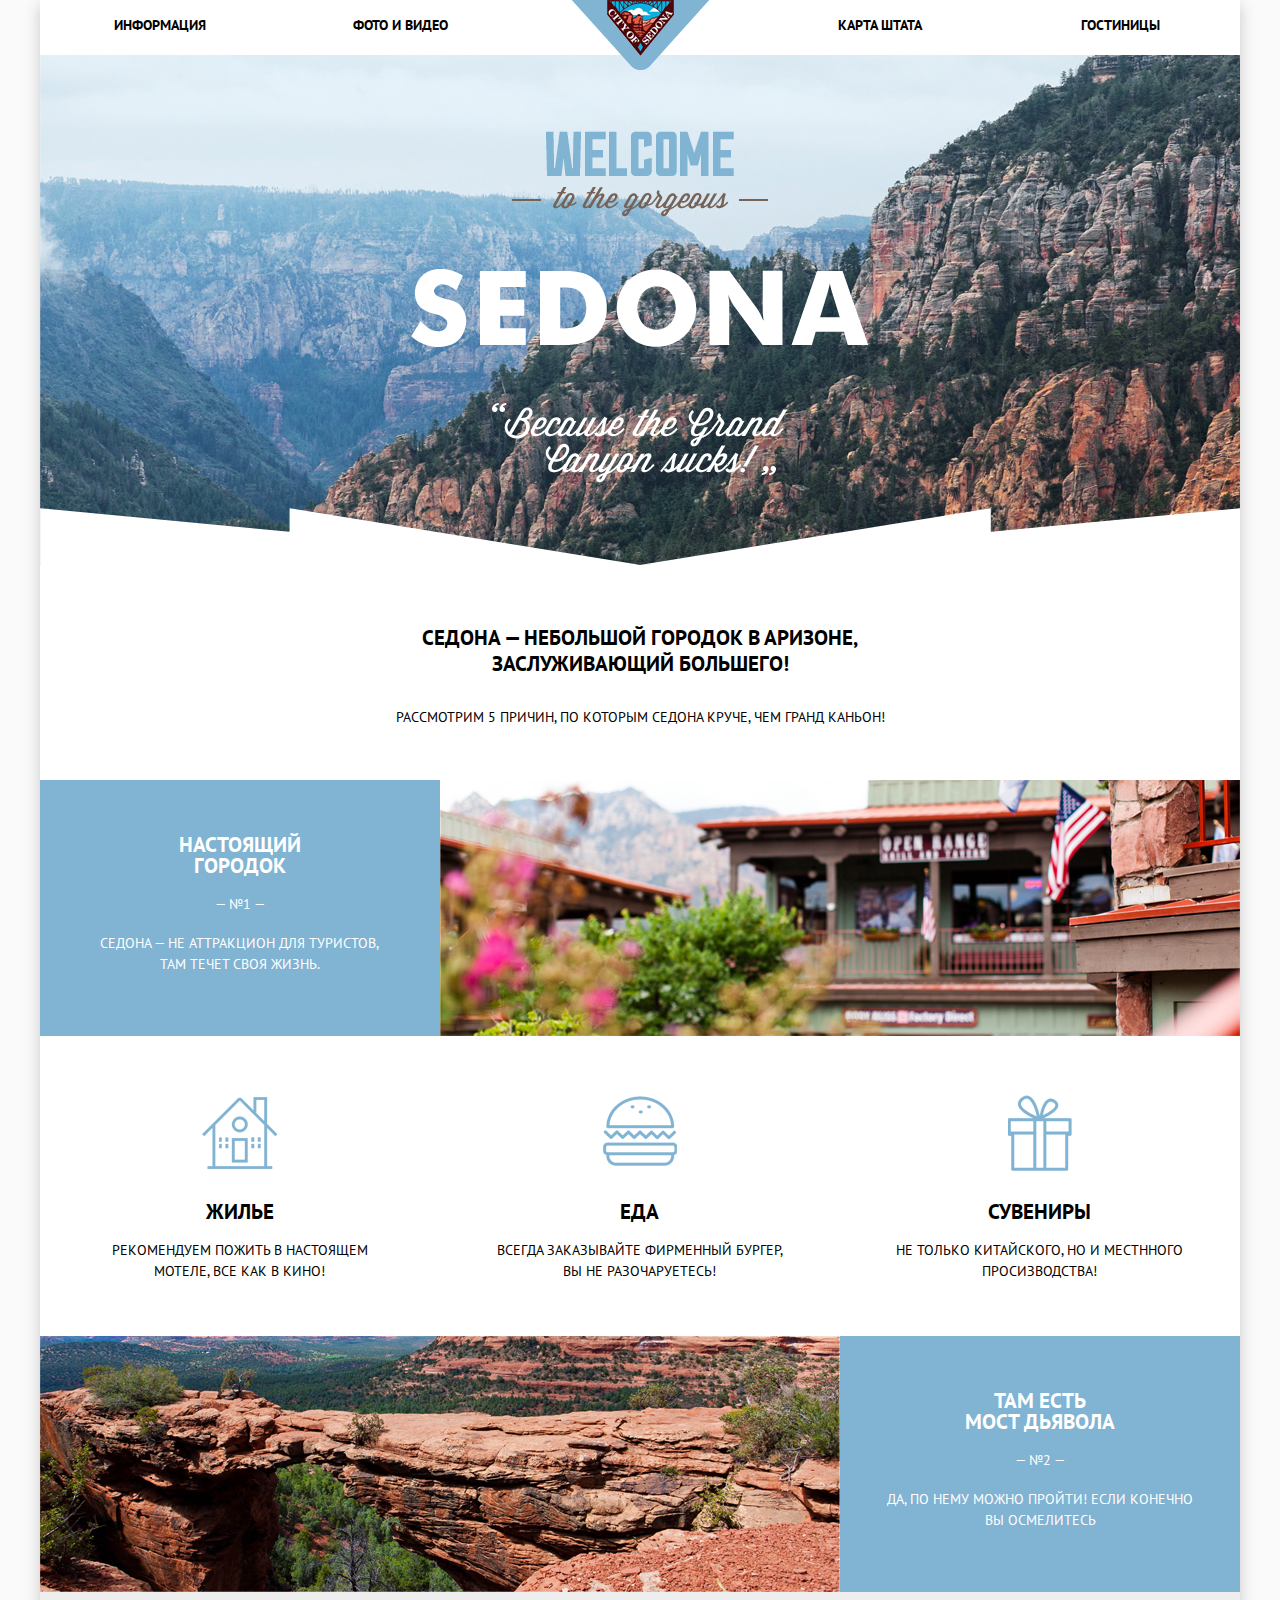
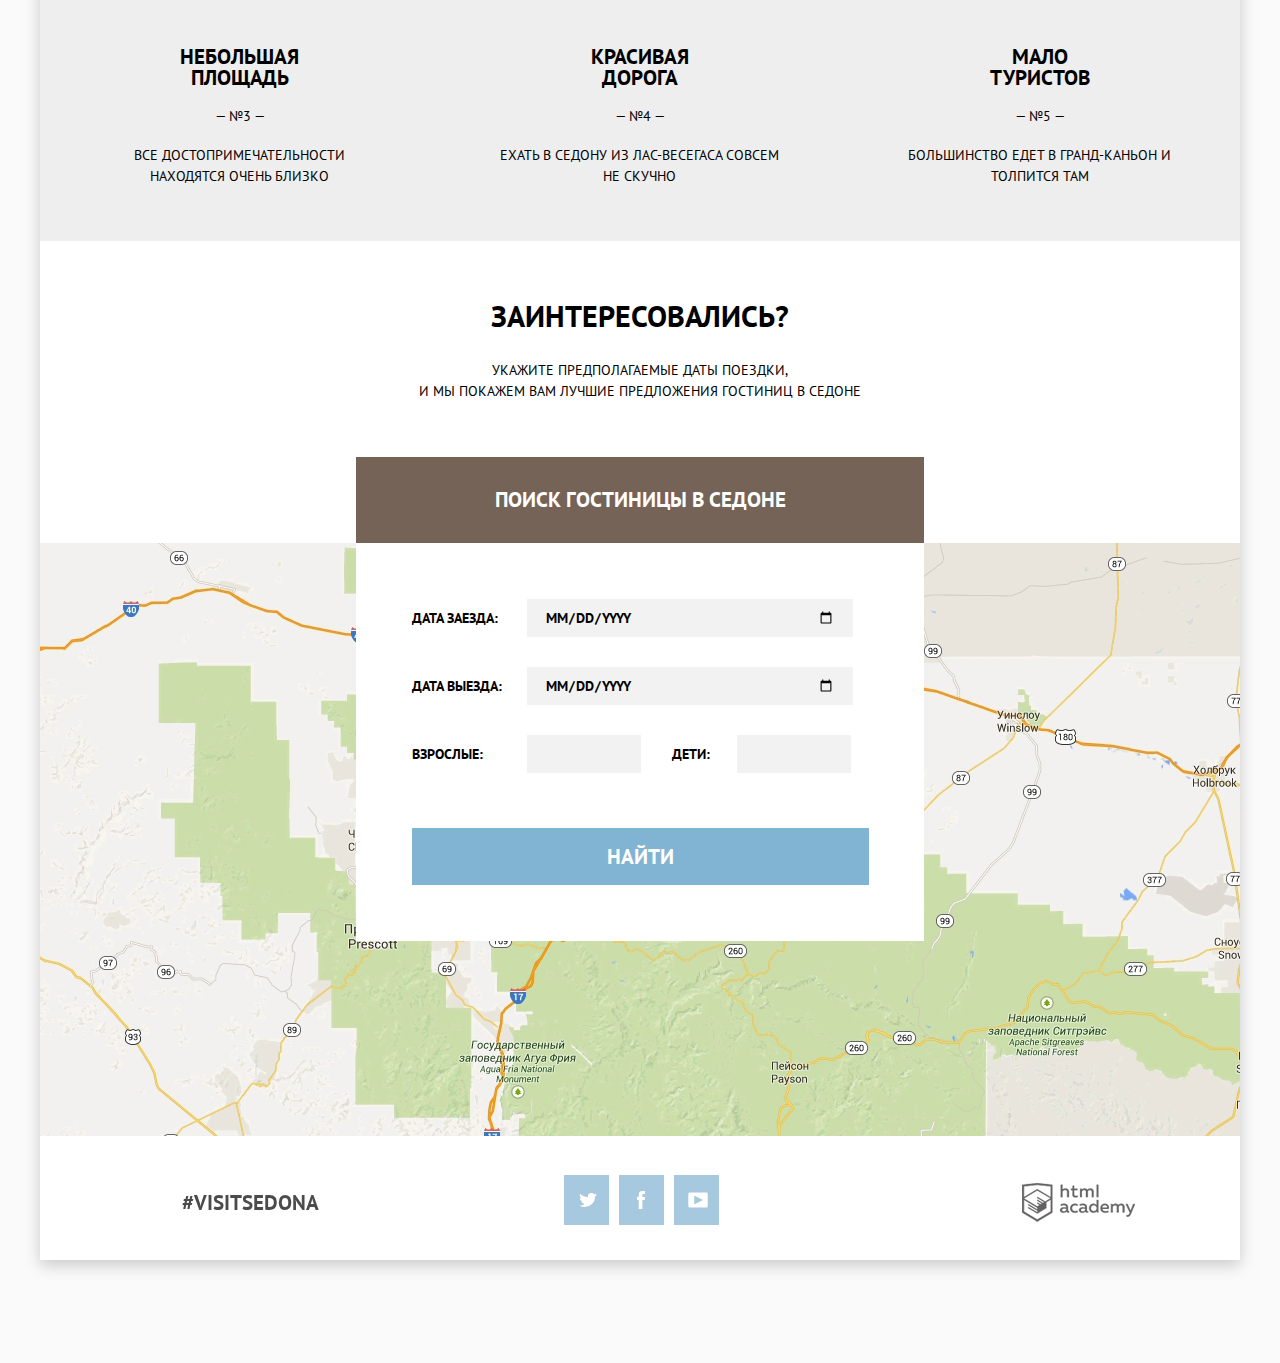
==== commit fd6a8fe0: "Изменение" ====
--- a/index.html
+++ b/index.html
@@ -71,7 +71,7 @@
                     </div>
                 </div>
 
-                <div class="reasons reasons-withImage">
+                <div class="reasons reasons-withImage bridge">
                     <div class="reason-image reason-image-bridge">
                         <img src="img/index-img/bridge-devil.jpg" alt="" width="800" height="256">
                     </div>
@@ -101,7 +101,7 @@
                 </div>
                 <div class="record">
                    <h2 class="question">Заинтересовались?</h2>
-                   <p>Укажите предполагаемые даты поездки,<br> и мы покажем вам лучшие предложения гостиниц в Седоне</p>
+                   <p class="reason-text">Укажите предполагаемые даты поездки,<br> и мы покажем вам лучшие предложения гостиниц в Седоне</p>
                 </div>
                 <article class="search">
                     <a href="#" class="search-button">Поиск гостиницы в Седоне</a>
@@ -110,9 +110,18 @@
                             <label for="arrival date-field">Дата заезда:</label>
                             <input class="search-form-input" type="date" name="date" id="arrival date-field">
                         </fieldset>
-                        <label for="date of departure-field">Дата выезда:</label> <input type="date" name="date" id="date of departurefield"><br>
-                        <label for="adult number-field">Взрослые:</label> <input type="number" name="" id="adult number-field">
-                        <label for="baby number-field">Дети:</label> <input type="number" name="" id="baby number-field"><br>
+                        <fieldset class="search-form-group">
+                            <label for="arrival date-field">Дата выезда:</label>
+                            <input class="search-form-input" type="date" name="date" id="arrival date-field">
+                        </fieldset>
+                        <fieldset class="search-form-group">
+                            <label for="adult number-field">Взрослые:</label> 
+                            <input class="search-form-adult" type="number" name="" id="adult number-field">
+                        </fieldset>
+                        <fieldset class="search-form-group baby">
+                            <label for="baby number-field">Дети:</label> 
+                            <input class="search-form-baby" type="number" name="" id="baby number-field">
+                        </fieldset>
                         <input type="submit" class="btn-search" value="Найти">
                     </form>
                 </article>
@@ -135,9 +144,11 @@
                 </ul>
                  <div class="footer-copyright">
                     <b>Website by</b>
+                    <div class="htmlacademy">
                     <a href="http://htmlacademy.ru">
                         <img src="img/html-academy.png" class="htmlacademy">
                     </a>
+                    </div>
                 </div>
             </footer>
         </div>
--- a/css/style.css
+++ b/css/style.css
@@ -27,7 +27,7 @@
             padding: 0;
         }
             .nav li {
-                font-size: 13px;
+                font-size: 14px;
                 display: inline-block;
                 vertical-align: top;
                 text-align: center;
@@ -180,6 +180,7 @@
 
     .reason-withIcon {
         position: relative;
+        margin-top: 5px;
     }
         .reason-withIcon::before {
             content: '';
@@ -207,10 +208,11 @@
     vertical-align: top;
     /*width: 66.67%;*/
     width: 800px;
+    top: 31px;
 }
 
 .record {
-    padding: 58px 0 55px;
+    padding: 30px 0 55px;
     font-size: 16px;
     text-align: center;
     text-transform: uppercase;
@@ -295,9 +297,56 @@
             background: #fff;
         }
 
-
-
-
+        .search-form-adult {
+            box-sizing: border-box;
+            border: 2px solid #f2f2f2;
+            background: #f2f2f2;
+            font-size: 14px;
+            font-weight: bold;
+            padding: 0;
+            text-transform: uppercase;
+            outline: 0;
+            height: 38px;
+            width: 114px;
+        }
+
+        .search-form-adult:hover {
+            background: #ebebeb;
+            border-color: #ebebeb;
+        }
+
+        .search-form-adult:focus {
+            border-color: #e5e5e5;
+            background: #fff;
+        }
+        
+        .search-form-baby {
+            box-sizing: border-box;
+            border: 2px solid #f2f2f2;
+            background: #f2f2f2;
+            font-size: 14px;
+            font-weight: bold;
+            padding: 0;
+            margin-left: -50px;
+            text-transform: uppercase;
+            outline: 0;
+            height: 38px;
+            width: 114px;
+        }
+
+        .search-form-baby:hover {
+            background: #ebebeb;
+            border-color: #ebebeb;
+        }
+
+        .search-form-baby:focus {
+            border-color: #e5e5e5;
+            background: #fff;
+        }
+
+        .baby {
+            margin: -68px 0 0 260px;
+        }
 
 .questionnaire {
     padding: 40px;
@@ -308,96 +357,82 @@
 }
 
 .btn-search {
-    padding: 10px 200px;
-    width: 250px;
+    padding: 15px 0;
+    margin-top: 55px;
+    width: 457px;
     color: #fff;
+    font-size: 21px;
     font-weight: bold;
-    background: #99cccc;
+    background: #81b3d2;
     text-align: center;
     text-decoration: none;
-}
-
-
-
-
-
-
-
-
-
-
-
-
-
-
-
-
-
-
-
-
-
-
-
-
-
-.link {
-    display: inline-block;
-    color: #cccccc;
-    border-bottom: 1px dotted #99cccc;
-    text-decoration: none;
-    font-size: 14px;
-}
-
-
-
-
-
-.hotel {
-    font-size: 16px;
     text-transform: uppercase;
-}
-
-
-
-.btn {
-
-    padding: 5px 15px;
-    background: #99cccc;
-    color: #fff;
-    font-size: 14px;
-    text-decoration: none;
-}
-
-.btn:hover {
+    border: 0px solid;
+}
+
+.btn-search:hover {
     background: #669ec0;
 }
 
-.btn-brown {
-    margin-right: 5px;
-    background: #766357;
-}
-
-.btn-brown:hover {
-    background: #604e43;
-}
-
-
-
-
-
-
-
-
-
-.rating-value {
-    padding: 5px 5px;
-    margin: 0;
-    width: 110px;
-    background: #cccccc;
-    font-size: 14px;
+.main-footer {
+    height: 120px;
+    font-size: 0;
     text-align: center;
-}
+    opacity: 0.7;
+    text-transform: uppercase;
+}
+
+    .footer-hashtag {
+        float: left;
+        width: 150px;
+        margin: 50px 0 53px 135px;
+        font-size: 21px;
+        height: 120px;
+        line-height: 26px;
+        font-weight: bold;
+        opacity: 1;
+    }
+
+    .footer-social-list {
+        display: inline-block;
+        text-align: center;
+        margin: 35px 0 35px -100px;
+        list-style: none;
+    }
+ 
+    .social-btn {
+        display: inline-block;
+        vertical-align: middle;
+        background: #81b3d2;
+        width: 45px;
+        height: 50px;
+        margin: 0 5px 0 5px;
+    }
+     
+    .social-btn:hover {
+        background: #669ec0;
+    }
+
+    .social-btn-twitter {
+        background: url(../img/twitter.svg) no-repeat 35% 50%;
+    }
+
+    .social-btn-fb {
+        background: url(../img/facebook.svg) no-repeat 35% 50%;
+    }
+
+    .social-btn-youtube {
+        background: url(../img/youtube.png) no-repeat 35% 50%;
+    }
+
+.footer-copyright {
+    float: right;
+    vertical-align: top;
+    width: 120px;
+    margin: 43px 102px 40px 0;
+}
+
+
 
 .selection {
     background: url(../img/catalog-img/bg.jpg) no-repeat 50% 50%;
@@ -407,159 +442,25 @@
     text-transform: uppercase;
 }
 
-
-.reason-bridge {
-    color: #fff;
-    font-size: ;
-    background: #81b3d2;
-}
-
-.footer-social-list li {
-    font-size: 13px;
-    display: inline-block;
-    vertical-align: top;
-    text-align: center;
-}
-
-.footer-social-list {
-    float: left;
-    font-size: 0;
-    list-style: none;
-    margin-top: 25px;
-    margin-bottom: 36px;
-    margin-left: 200px;
-    margin-right: 170px;
-    padding: 0;
-}
-
-.social-btn {
-    display: inline-block;
-    padding: 10px;
-    margin: 5px;
-    background: #81b3d2;
-}
-
-
-
-.footer-hashtag {
-    float: left;
-    margin: 50px 50px 55px 130px;
-    text-transform: uppercase;
-    font-weight: bold;
-    font-size: 20px;
-}
-
-.social-btn-twitter {
-    background: url(../img/twitter.svg) no-repeat 50% 60%;
-}
-
-.social-btn-fb {
-    background: url(../img/facebook.svg) no-repeat 50% 60%;
-}
-
-.social-btn-youtube {
-    background: url(../img/youtube.png) no-repeat 50% 60%;
-}
-
-.main-footer {
-    text-align: center;
-    height: 105px;
-    background: #fff;
-    opacity: ;
-    z-index: 1;
-}
-
-.footer-copyright {
-    margin-top: 20px;
-    text-transform: uppercase;
-}
-
-.htmlacademy {
-    margin-top: 40px;
-}
-
-
-
-
-
-
-
-.infrastructure {
-    float: left;
-    margin: 50px 0;
-    margin-left: 75px;
-}
-
-.housing {
-    float: left;
-    margin: 50px 0 0 115px;
-}
-
-.cost-day {
-    float: right;
-    margin: 50px 210px 0 0;
-}
-
-
-
-
-
-
-
-
-
-.breadcrumbs {
-    margin-left: 75px;
-    text-transform: uppercase;
-}
-
-.sorting {
-    float: left;
-    width: 100px;
-    margin: 45px 50px 0 0;
-    font-weight: normal;
-    font-size: 14px;
-}
-
-.sorting-link {
-    display: inline-block;
-    list-style: none;
-    font-size: ;
-}
-
-.found {
-    float: left;
-    width: 150px;
-    margin-top: 40px;
-    margin-right: 50px;
-    font-size: 22px;
-    vertical-align: middle;
-}
-
-.image-card {
-    margin-left: 75px;
-}
-
-
-
-
-
-.hotel-rating {
-    float: right;
-    margin-top: -20px;
-    margin-right: 65px;
-}
-
-.hotel-description {
-    margin: 10px 0 30px;
-}
-
-.hotel-description-image {
-    float: left;
-    margin-right: 20px;
-}
-
-
+    .infrastructure {
+        float: left;
+        margin: 50px 0;
+        margin-left: 75px;
+    }
+
+        .checkbox {
+            margin: 10px 0 10px;
+        }
+    
+    .housing {
+        float: left;
+        margin: 50px 0 0 115px;
+    }
+
+    .cost-day {
+        float: right;
+        margin: 50px 210px 0 0;
+    }
 
 .btn-transparent {
     color: #fff;
@@ -575,94 +476,64 @@
     color: #000;
 }
 
-.clearfix:before,
-.clearfix:after {
-  content: "";
-  display: table;
-}
-
-.clearfix:after {
-  clear: both;
-}
-
-.button {
-
-}
-
-
-
-.hotel-category-cost {
-    margin-top: -10px;
-    margin-bottom: 20px;
-    font-size: 14px;
-}
-
-.hotel-category {
+
+.breadcrumbs {
     display: inline-block;
-}
-
-.hotel-cost {
-    display: inline-block;
-}
-
-
-
-
-
-
-
-
-
-
-
-
-
-.reasons-five {
-    font-size: 14px;
-    margin-top: 40px;
-}
-
-.sorting-arrow {
-    color: #ccc;
-}
-
-.sorting-arrow:hover {
-    color: #000;
-}
-
-
-
-
-
-.rating-star {
-    color: #81b3d2;
-}
-
-
-
-
-
-
-
-
-
-
-
-.rating-stars {
-    float: right;
-    margin-top: -90px;
-    margin-right: 65px;
-}
-
-
-
-.sorting-arrow-down {
-    color: #ccc;
-}
-
-.sorting-arrow-down:hover {
-    color: #000;
-}
+    margin-left: 72px;
+    margin-bottom: 14px;
+    text-transform: uppercase;
+    width: 50%;
+}
+
+    .found {
+        float: left;
+        width: 150px;
+        margin-top: 31px;
+        margin-right: 14px;
+        font-size: 21px;
+        line-height: 26px;
+        vertical-align: middle;
+    }
+
+    .sorting {
+        float: left;
+        width: 100px;
+        margin: 37px 0 0;
+        font-weight: bold;
+        font-size: 12px;
+        line-height: 18px;
+        color: #000;
+    }
+
+    .sorting-link li {
+        display: inline-block;
+        vertical-align: middle;
+        text-align: center;
+        margin: 20px 0 0;
+        list-style: none;
+        line-height: 18px;
+    }
+    
+    .link {
+        color: #cccccc;
+        border-bottom: 1px dotted #99cccc;
+        text-decoration: none;
+        font-size: 12px;
+    }
+
+    .price {
+        color: #81b3d2;
+        border: 0px dotted;
+        margin-left: 15px;
+    }
+
+    .a-type {
+        margin-left: 28px;
+    }
+
+    .rating {
+        margin-left: 29px;    
+    }
 
 .sortings-arrow {
     float: right;
@@ -670,42 +541,149 @@
     margin-right: 65px;
 }
 
+    .sorting-arrow {
+        color: #ccc;
+    }
+
+    .sorting-arrow:hover {
+        color: #000;
+    }
+
+    .sorting-arrow-down {
+        color: #ccc;
+    }
+
+    .sorting-arrow-down:hover {
+        color: #000;
+    }
+
 a {
     text-decoration: none;
 }
 
 
-
-
-.price {
-    color: #81b3d2;
-    border: 0px dotted;
-}
-
-
-
-
-
-.spa {
-    margin-left: 33px;
-}
-
-.inn {
-    margin-left: 58px;
-}
-
-.diablo {
-    margin-left: 13px;
-}
-
-.hotel-title {
-    width: 240px;
-}
-
-.hotel-title:hover {
-    color: #81b3d2;
-}
-
-.hotel-card {
-    margin-left: 170px;
-}
+.hotel {
+    font-size: 0;
+    text-transform: uppercase;
+    border-top: 1px solid #ccc;
+}
+
+    .hotel-description {
+        margin: 20px -3px 20px;
+    }
+
+    .clearfix:before,
+    .clearfix:after {
+        content: "";
+        display: table;
+    }
+
+    .clearfix:after {
+        clear: both;
+    }
+
+    .image-card {
+        margin-left: 75px;
+    }
+
+    .hotel-description-image {
+        float: left;
+        margin-top: 5px;
+        margin-bottom: 15px;
+        margin-right: 20px;
+    }
+
+    .hotel-card {
+        margin: -10px 0 0 166px;
+    }
+
+    .hotel-title {
+        font-size: 21px;
+        line-height: 26px;
+        width: 240px;
+    }
+
+    .hotel-title:hover {
+        color: #81b3d2;
+    } 
+
+    .hotel-category-cost {
+        margin-top: -13px;
+        margin-bottom: 15px;
+        font-size: 14px;
+    }
+
+    .hotel-category {
+        display: inline-block;
+        font-size: 14px;
+        line-height: 21px;
+    }
+
+    .hotel-cost {
+        display: inline-block;
+        font-size: 14px;
+        line-height: 21px;
+    }
+
+    .spa {
+        margin-left: 34px;
+    }
+
+    .inn {
+        margin-left: 58px;
+    }
+
+    .diablo {
+        margin-left: 13px;
+    }
+
+    .btn {
+        padding: 5px 16px;
+        background: #99cccc;
+        color: #fff;
+        font-size: 14px;
+        line-height: 21px;
+        text-decoration: none;
+        margin: -4px 0 ;
+    }
+
+    .btn:hover {
+        background: #669ec0;
+    }
+
+    .btn-brown {
+        margin-left: 5px;
+        background: #766357;
+    }
+
+    .btn-brown:hover {
+        background: #604e43;
+    }
+
+
+.rating-stars {
+    float: right;
+    margin-right: 65px;
+    margin-top: -80px;
+    width: 100px;
+}
+
+    .rating-star {
+        color: #81b3d2;
+    }
+
+    .hotel-rating {
+        float: right;
+        width: 120px;
+        margin-top: -30px;
+        margin-right: 65px;
+    }
+    
+.rating-value {
+    padding: 5px 5px;
+    width: 110px;
+    background: #cccccc;
+    font-size: 14px;
+    line-height: 21px;
+    text-align: center;
+}
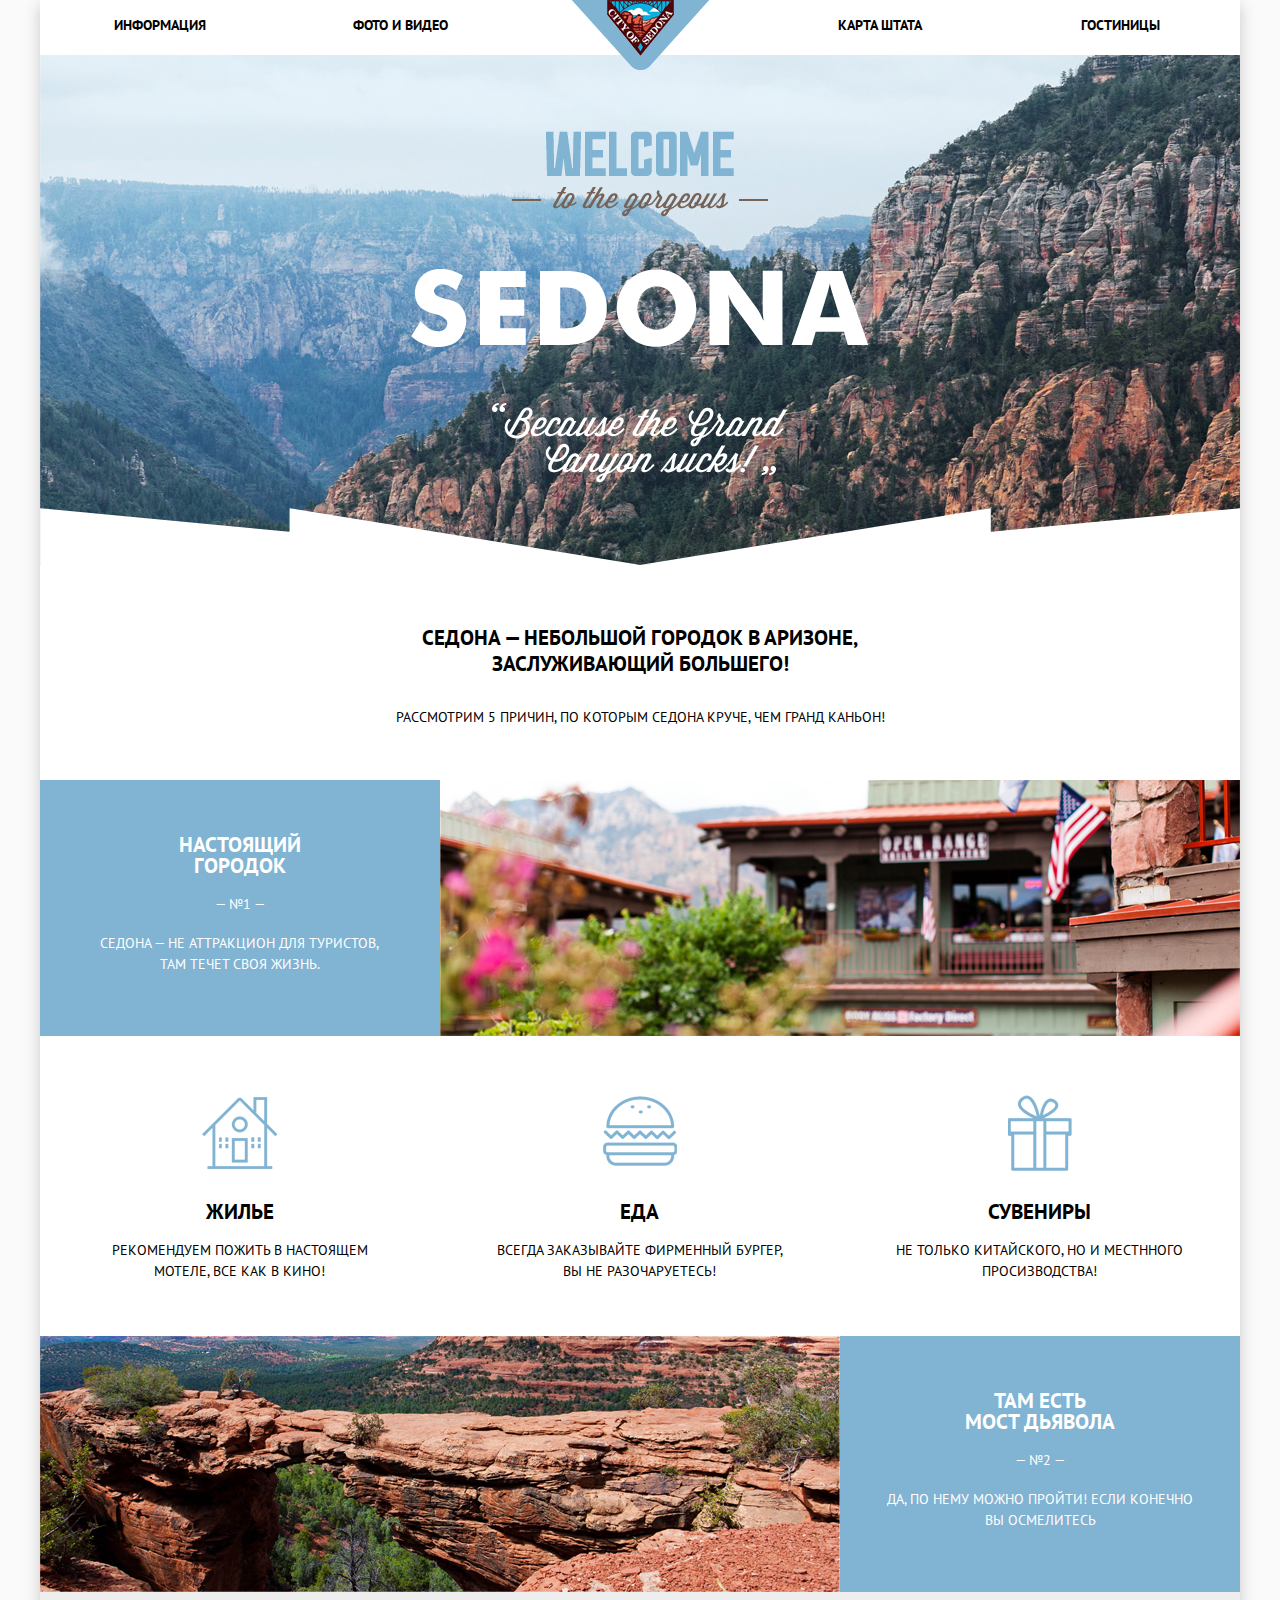
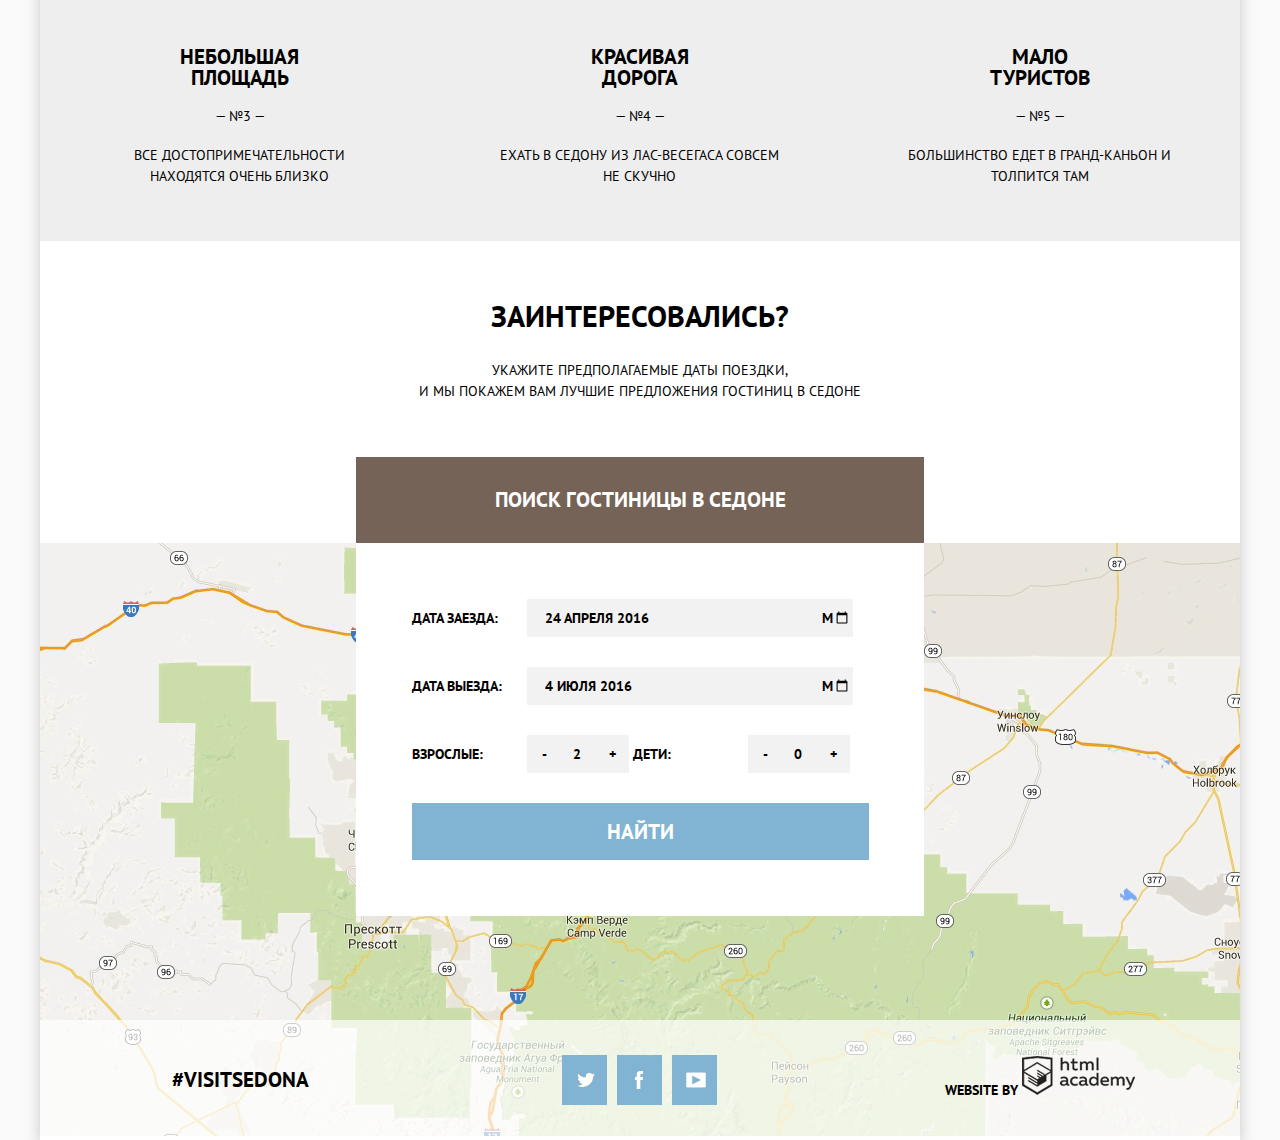
==== commit 3fff72cc: "Изменение" ====
--- a/index.html
+++ b/index.html
@@ -7,10 +7,6 @@
         <link rel="stylesheet" href="css/style.css">
     </head>
     <body>
-        <!--
-            4. Продолжить писать css в заданном стиле
-            5. Избавиться от всех position relative/absolute которые не нужны (в футере, для reason)
-        -->
         <div class="wrapper">
             <header class="main-header">
                 <nav class="header-nav">
@@ -108,20 +104,29 @@
                     <form class="search-form">
                         <fieldset class="search-form-group">
                             <label for="arrival date-field">Дата заезда:</label>
-                            <input class="search-form-input" type="date" name="date" id="arrival date-field">
+                            <input class="search-form-input" type="text" name="date" value="24 Апреля 2016" id="arrival date-field">
+                            <input class="calendar" type="date" name="calendar">
                         </fieldset>
                         <fieldset class="search-form-group">
                             <label for="arrival date-field">Дата выезда:</label>
-                            <input class="search-form-input" type="date" name="date" id="arrival date-field">
+                            <input class="search-form-input" type="text" name="date" value="4 июля 2016" id="arrival date-field">
+                            <input class="calendar" type="date" name="calendar">
                         </fieldset>
-                        <fieldset class="search-form-group">
-                            <label for="adult number-field">Взрослые:</label> 
-                            <input class="search-form-adult" type="number" name="" id="adult number-field">
+                        <div class="">
+                        <fieldset class="search-form-group adult">
+                            <label for="adult number-field">Взрослые:</label>
+                            <input class="search-form-minus" type="button" value="-">
+                            <input class="search-form-adult" type="text" name="number" id="adult number-field" value="2">
+                            <input class="search-form-plus" type="button" value="+">
                         </fieldset>
+                        
                         <fieldset class="search-form-group baby">
-                            <label for="baby number-field">Дети:</label> 
-                            <input class="search-form-baby" type="number" name="" id="baby number-field">
+                            <label for="baby number-field">Дети:</label>
+                            <input class="search-form-minus" type="button" value="-"> 
+                            <input class="search-form-baby" type="text" name="number" id="baby number-field" value="0">
+                            <input class="search-form-plus" type="button" value="+">
                         </fieldset>
+                        </div>
                         <input type="submit" class="btn-search" value="Найти">
                     </form>
                 </article>
@@ -143,12 +148,10 @@
                     </li>
                 </ul>
                  <div class="footer-copyright">
-                    <b>Website by</b>
-                    <div class="htmlacademy">
+                    <b class="website">Website by</b>
                     <a href="http://htmlacademy.ru">
                         <img src="img/html-academy.png" class="htmlacademy">
                     </a>
-                    </div>
                 </div>
             </footer>
         </div>
--- a/css/style.css
+++ b/css/style.css
@@ -260,6 +260,7 @@
         padding: 56px;
     }
         .search-form-group {
+            display: inline-block;
             font-size: 0;
             border: 0;
             padding: 0;
@@ -286,18 +287,44 @@
             text-transform: uppercase;
             outline: 0;
             height: 38px;
-            width: 326px;
-        }
+            width: 292px;
+            display: inline-block;
+        }
+
+        .calendar {
+            box-sizing: border-box;
+            border: 2px solid #f2f2f2;
+            background: #f2f2f2;
+            font-size: 14px;
+            font-weight: bold;
+            padding: 0;
+            text-transform: uppercase;
+            height: 38px;
+            width: 34px;
+            display: inline-block;
+        }
+
+        .calendar:hover {
+            background: #ebebeb;
+            border-color: #ebebeb;
+        }
+
+        .calendar:focus {
+            border-color: #e5e5e5;
+            background: #fff;
+        }
+
         .search-form-input:hover {
             background: #ebebeb;
             border-color: #ebebeb;
         }
+
         .search-form-input:focus {
             border-color: #e5e5e5;
             background: #fff;
         }
 
-        .search-form-adult {
+        .search-form-minus {
             box-sizing: border-box;
             border: 2px solid #f2f2f2;
             background: #f2f2f2;
@@ -307,7 +334,30 @@
             text-transform: uppercase;
             outline: 0;
             height: 38px;
-            width: 114px;
+            width: 34px;
+        }
+  
+        .search-form-minus:hover {
+            background: #ebebeb;
+            border-color: #ebebeb;
+        }
+
+        .search-form-minus:focus {
+            border-color: #e5e5e5;
+            background: #fff;
+        }
+
+        .search-form-adult {
+            box-sizing: border-box;
+            border: 2px solid #f2f2f2;
+            background: #f2f2f2;
+            font-size: 14px;
+            font-weight: bold;
+            padding: 0 10px;
+            text-transform: uppercase;
+            outline: 0;
+            height: 38px;
+            width: 34px;
         }
 
         .search-form-adult:hover {
@@ -316,6 +366,29 @@
         }
 
         .search-form-adult:focus {
+            border-color: #e5e5e5;
+            background: #fff;
+        }
+
+        .search-form-plus {
+            box-sizing: border-box;
+            border: 2px solid #f2f2f2;
+            background: #f2f2f2;
+            font-size: 14px;
+            font-weight: bold;
+            padding: 0;
+            text-transform: uppercase;
+            outline: 0;
+            height: 38px;
+            width: 34px;
+        }
+
+        .search-form-plus:hover {
+            background: #ebebeb;
+            border-color: #ebebeb;
+        }
+
+        .search-form-plus:focus {
             border-color: #e5e5e5;
             background: #fff;
         }
@@ -326,12 +399,11 @@
             background: #f2f2f2;
             font-size: 14px;
             font-weight: bold;
-            padding: 0;
-            margin-left: -50px;
+            padding: 0 10px;
             text-transform: uppercase;
             outline: 0;
             height: 38px;
-            width: 114px;
+            width: 34px;
         }
 
         .search-form-baby:hover {
@@ -344,9 +416,6 @@
             background: #fff;
         }
 
-        .baby {
-            margin: -68px 0 0 260px;
-        }
 
 .questionnaire {
     padding: 40px;
@@ -358,7 +427,7 @@
 
 .btn-search {
     padding: 15px 0;
-    margin-top: 55px;
+    margin-top: 0;
     width: 457px;
     color: #fff;
     font-size: 21px;
@@ -375,38 +444,42 @@
 }
 
 .main-footer {
-    height: 120px;
+    height: 85px;
     font-size: 0;
     text-align: center;
-    opacity: 0.7;
+    background: rgba(255, 255, 255, 0.7);
     text-transform: uppercase;
+    padding: 35px 0 0;
+    margin-top: -120px;
+    position: relative;
 }
 
     .footer-hashtag {
-        float: left;
-        width: 150px;
-        margin: 50px 0 53px 135px;
+        display: inline-block;
+        text-align: center;
+        vertical-align: middle;
         font-size: 21px;
-        height: 120px;
         line-height: 26px;
         font-weight: bold;
-        opacity: 1;
+        width: 33.33%;
     }
 
     .footer-social-list {
         display: inline-block;
+        vertical-align: middle;
         text-align: center;
-        margin: 35px 0 35px -100px;
         list-style: none;
+        width: 33.33%;
+        margin: 0;
+        padding: 0;
     }
  
     .social-btn {
         display: inline-block;
-        vertical-align: middle;
         background: #81b3d2;
         width: 45px;
         height: 50px;
-        margin: 0 5px 0 5px;
+        margin: 0 5px;
     }
      
     .social-btn:hover {
@@ -426,12 +499,13 @@
     }
 
 .footer-copyright {
-    float: right;
-    vertical-align: top;
-    width: 120px;
-    margin: 43px 102px 40px 0;
-}
-
+    display: inline-block;
+    vertical-align: middle;
+    text-align: center;
+    width: 33.33%;
+    font-size: 14px;
+    line-height: 26px;
+}
 
 
 .selection {
@@ -444,7 +518,7 @@
 
     .infrastructure {
         float: left;
-        margin: 50px 0;
+        margin: 28px 0;
         margin-left: 75px;
     }
 
@@ -454,7 +528,7 @@
     
     .housing {
         float: left;
-        margin: 50px 0 0 115px;
+        margin: 28px 0 0 115px;
     }
 
     .cost-day {
@@ -462,20 +536,131 @@
         margin: 50px 210px 0 0;
     }
 
+.filter-range {
+    width: 330px;
+    margin: 28px auto;
+    margin-right: 65px;
+    color: #ffffff;
+    text-transform: uppercase;
+}
+
+    .filter-range-title {
+        margin-bottom: 9px;
+        font-weight: 600;
+        font-size: 16px;
+        line-height: 21px;
+    }
+
+    .price-controls {
+        position: relative;  
+        height: 36px;
+        margin-bottom: 20px;
+        font-size: 0;
+        border: 2px solid #ffffff;
+        border-radius: 2px;
+}
+
+    .price-controls::after {
+        content: "";
+        position: absolute;
+        top: 50%;
+        left: 50%;
+        width: 2px;
+        height: 22px;
+        background: #ffffff;
+        transform: translate(-50%, -50%);
+    }
+
+    .price-controls label {
+        display: inline-block;
+        font-size: 14px;
+        line-height: 38px;
+        vertical-align: top;
+        cursor: pointer;
+    }
+
+    .price-controls .min-price,
+    .price-controls .max-price {
+        width: 90px;
+        padding-left: 65px;
+    }
+
+    .price-controls input {
+        width: 50px;
+        margin: 0;
+        color: inherit;
+        font: inherit;
+        background: none;
+        border: none;
+        outline: none;
+    }
+
+    .range-controls {
+        position: relative;
+        margin-bottom: 32px;
+    }
+
+    .range-controls .scale {
+        height: 2px;
+        background: rgba(255, 255, 255, 0.3);
+    }
+
+    .range-controls .bar {
+        width: 80%;
+        height: 2px;
+        background: #ffffff;
+    }
+
+    .range-toggle {
+        position: absolute;
+        top: -9px;
+        width: 4px;
+        height: 4px;
+        background: #ababab;
+        border: 8px solid #ffffff;
+        border-radius: 50%;
+        box-shadow: 0 2px 1px 0 rgba(0, 1, 1, 0.2);
+        cursor: pointer;
+    }
+
+    .range-toggle:hover {
+        background: #1c4f80;
+    }
+
+    .range-toggle-min {
+        left: 0;
+    }
+
+    .range-toggle-max {
+        left: 80%;
+    }
+
 .btn-transparent {
-    color: #fff;
-    margin-top: 20px;
-    padding: 5px 20px;
-    border: 1px solid #fff;
-    text-decoration: none;
-    border-radius: 2px;
+  display: block;
+  margin: 0 auto;
+  padding: 6px 35px;
+
+  font-size: 14px;
+  line-height: 20px;
+  color: #ffffff;
+  text-transform: uppercase;
+
+  background: transparent;
+  border: 2px solid #ffffff;
+  border-radius: 2px;
+  outline: none;
+  cursor: pointer;
 }
 
 .btn-transparent:hover {
-    background: #fff;
-    color: #000;
-}
-
+  color: #000000;
+
+  background: #ffffff;
+}
+
+.header-counter {
+    margin-bottom: 120px;
+}
 
 .breadcrumbs {
     display: inline-block;
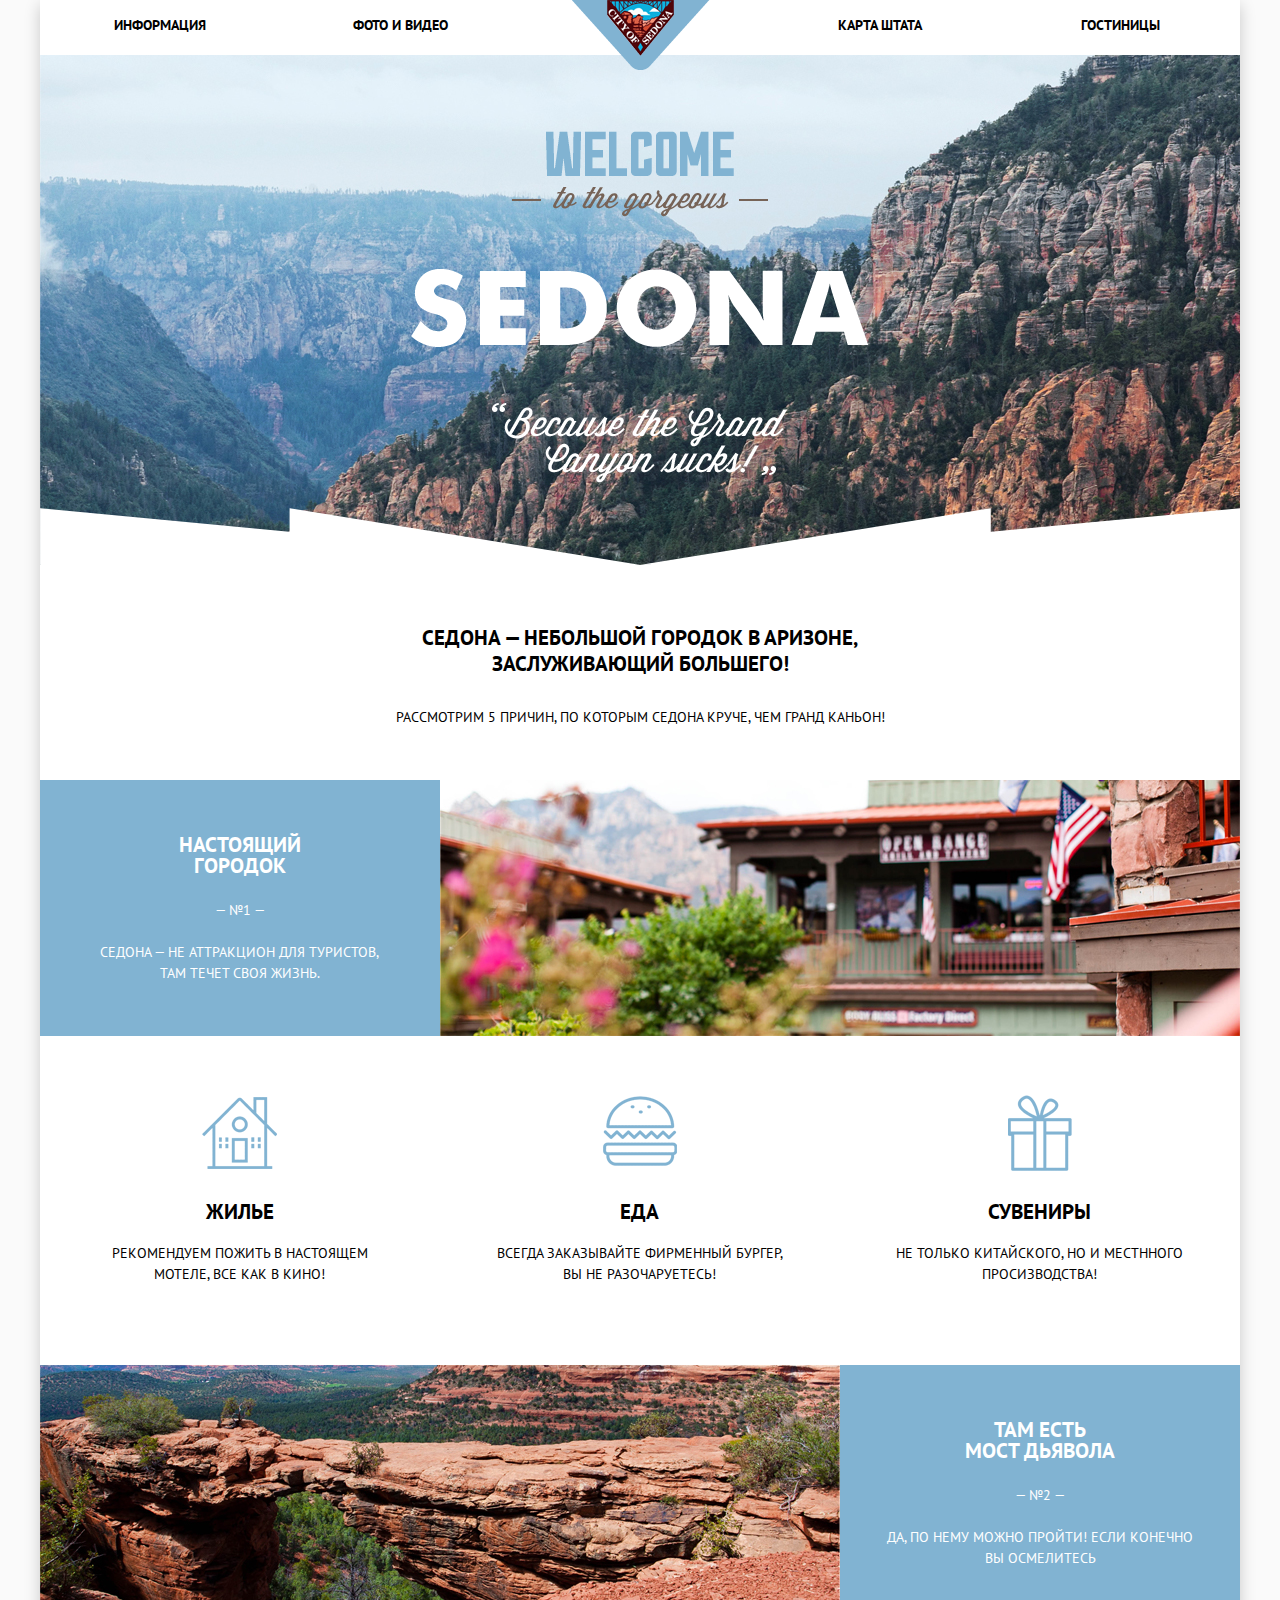
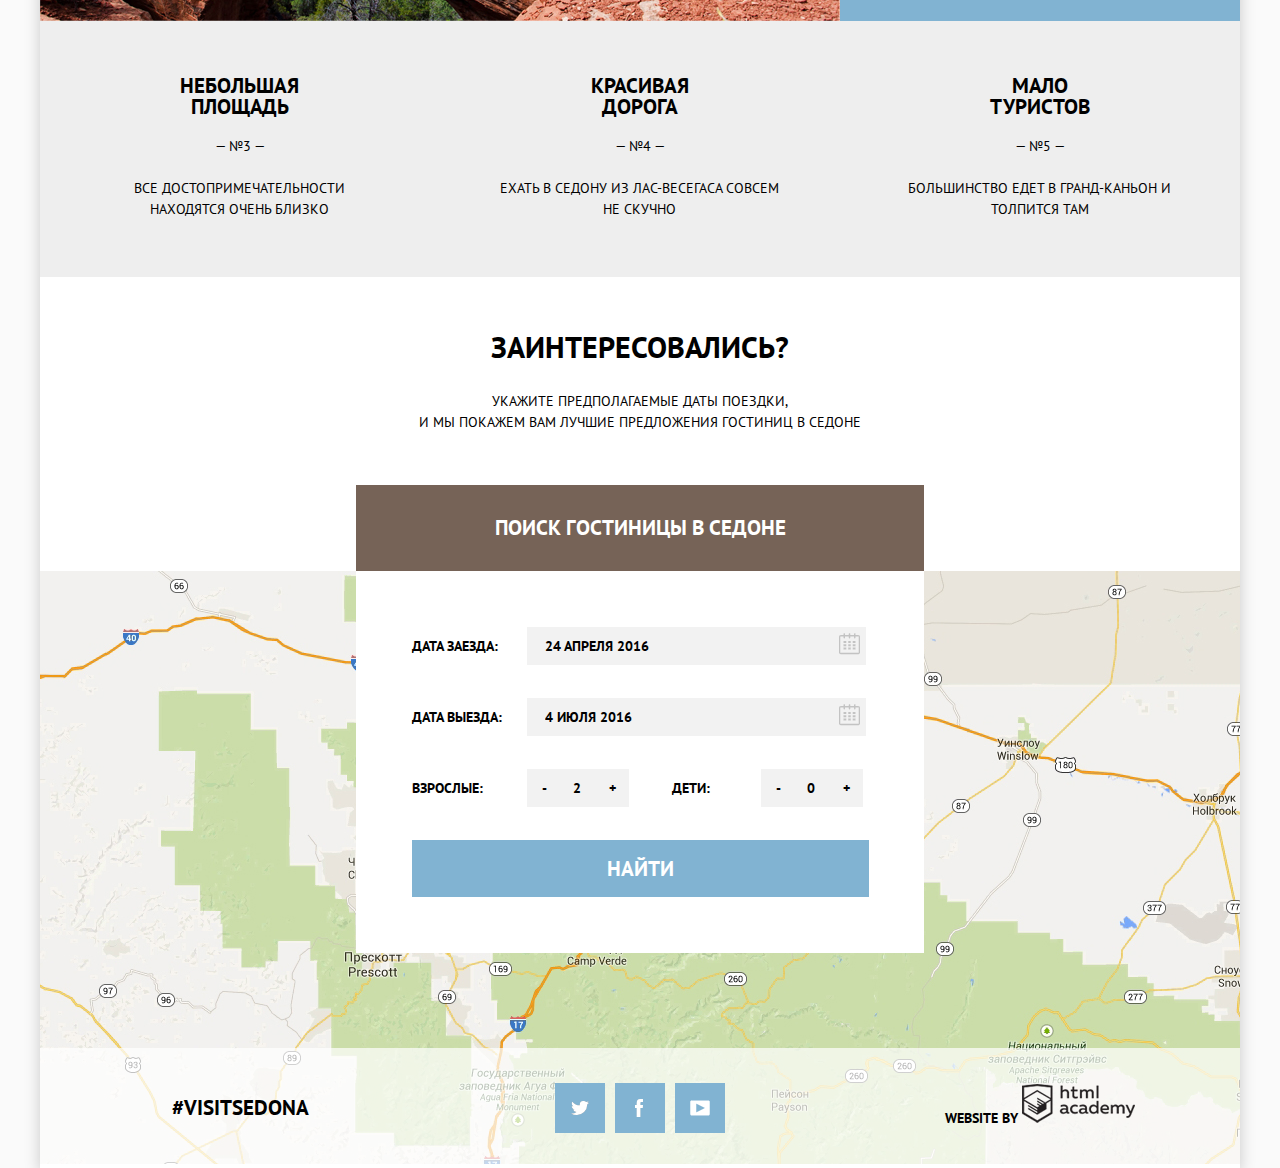
==== commit 9cb8d5fc: "Поправка" ====
--- a/index.html
+++ b/index.html
@@ -44,7 +44,7 @@
                 <div class="reasons reasons-withImage">
                     <div class="reason">
                         <h2 class="reason-title">Настоящий<br> городок</h2>
-                        <div class="reason-text">&mdash; №1 &mdash;</div>
+                        <div class="reason-text number">&mdash; №1 &mdash;</div>
                         <p class="reason-text">Седона&nbsp;&mdash; не&nbsp;аттракцион для туристов,<br> там течет своя жизнь.</p>
                     </div>
                     <div class="reason-image">
@@ -73,7 +73,7 @@
                     </div>
                     <div class="reason">
                         <h2 class="reason-title">Там есть<br> мост Дьявола</h2>
-                        <div class="reason-text">&mdash; №2 &mdash;</div>
+                        <div class="reason-text number">&mdash; №2 &mdash;</div>
                         <p class="reason-text">Да, по нему можно пройти! Если конечно<br> вы осмелитесь</p>
                     </div>
                 </div>
@@ -81,17 +81,17 @@
                 <div  class="reasons reasons-gray">
                     <div class="reason">
                        <h2 class="reason-title">Небольшая<br> площадь</h2>
-                       <div class="reason-text">&mdash; №3 &mdash;</div>
+                       <div class="reason-text number-three">&mdash; №3 &mdash;</div>
                        <p class="reason-text">Все достопримечательности<br> находятся очень близко</p>
                     </div>
                     <div class="reason">
                        <h2 class="reason-title">Красивая<br> дорога</h2>
-                       <div class="reason-text">&mdash; №4 &mdash;</div>
+                       <div class="reason-text number-four">&mdash; №4 &mdash;</div>
                        <p class="reason-text">Ехать в Седону из Лас-Весегаса совсем<br> не скучно</p>
                     </div>
                     <div class="reason">
                        <h2 class="reason-title">Мало<br> туристов</h2>
-                       <div class="reason-text">&mdash; №5 &mdash;</div>
+                       <div class="reason-text number-five">&mdash; №5 &mdash;</div>
                        <p class="reason-text">Большинство едет в Гранд-Каньон и<br> толпится там</p>
                     </div>
                 </div>
@@ -105,12 +105,16 @@
                         <fieldset class="search-form-group">
                             <label for="arrival date-field">Дата заезда:</label>
                             <input class="search-form-input" type="text" name="date" value="24 Апреля 2016" id="arrival date-field">
-                            <input class="calendar" type="date" name="calendar">
+                            <button class="calendar-btn" type="button">
+                                <img src="img/index-img/calendar.png">
+                            </button>
                         </fieldset>
                         <fieldset class="search-form-group">
                             <label for="arrival date-field">Дата выезда:</label>
                             <input class="search-form-input" type="text" name="date" value="4 июля 2016" id="arrival date-field">
-                            <input class="calendar" type="date" name="calendar">
+                            <button class="calendar-btn" type="button">
+                                <img src="img/index-img/calendar.png">
+                            </button>
                         </fieldset>
                         <div class="">
                         <fieldset class="search-form-group adult">
@@ -120,8 +124,8 @@
                             <input class="search-form-plus" type="button" value="+">
                         </fieldset>
                         
-                        <fieldset class="search-form-group baby">
-                            <label for="baby number-field">Дети:</label>
+                        <fieldset class="search-form-group">
+                            <label class="baby" for="baby number-field">Дети:</label>
                             <input class="search-form-minus" type="button" value="-"> 
                             <input class="search-form-baby" type="text" name="number" id="baby number-field" value="0">
                             <input class="search-form-plus" type="button" value="+">
--- a/css/style.css
+++ b/css/style.css
@@ -133,15 +133,20 @@
     overflow: hidden;
 }
 
+.bridge {
+    margin-top: 30px;
+}
+
 .reasons-gray {
     background: #eee;
+    padding-bottom: 7px;
 }
     .reason {
         font-size: 14px;
         display: inline-block;
         vertical-align: top;
         width: 33.33%;
-        padding: 54px 20px;
+        padding: 54px 20px 50px;
         text-align: center;
         box-sizing: border-box;
         text-transform: uppercase;
@@ -160,7 +165,29 @@
         .reason-text {
             font-size: 14px;
             line-height: 21px;
-            margin: 18px 0 0;
+            margin: 21px 0 0;
+        }
+
+        .number {
+            margin-top: 24px;
+        }
+
+        .number-three {
+            margin-top: 19px
+        }
+            
+        .number-four {
+            margin-top: 19px
+        }
+
+        .number-five {
+            margin-top: 19px
+        }
+
+
+
+        .paragraph {
+            margin-top: 17px;
         }
 
     .reason-image {
@@ -212,7 +239,7 @@
 }
 
 .record {
-    padding: 30px 0 55px;
+    padding: 25px 0 55px;
     font-size: 16px;
     text-align: center;
     text-transform: uppercase;
@@ -234,7 +261,7 @@
 
 
 .search {
-    margin: 0 auto;
+    margin: -3px auto 0;
     position: relative;
     width: 568px;
 }
@@ -263,8 +290,8 @@
             display: inline-block;
             font-size: 0;
             border: 0;
-            padding: 0;
-            margin: 0 0 30px;
+            padding: 0 0 3px;
+            margin: 0  0 30px;
         }
 
         .search-form label {
@@ -287,11 +314,11 @@
             text-transform: uppercase;
             outline: 0;
             height: 38px;
-            width: 292px;
+            width: 305px;
             display: inline-block;
         }
 
-        .calendar {
+        .calendar-btn {
             box-sizing: border-box;
             border: 2px solid #f2f2f2;
             background: #f2f2f2;
@@ -302,14 +329,16 @@
             height: 38px;
             width: 34px;
             display: inline-block;
-        }
-
-        .calendar:hover {
-            background: #ebebeb;
+            vertical-align: top;
+            text-align: center;
+        }
+
+        .calendar-btn:hover {
+            background-color: #ebebeb;
             border-color: #ebebeb;
         }
 
-        .calendar:focus {
+        .calendar-btn:focus {
             border-color: #e5e5e5;
             background: #fff;
         }
@@ -406,6 +435,11 @@
             width: 34px;
         }
 
+.baby {
+    text-align: center;
+    margin-right: 13px;
+}
+
         .search-form-baby:hover {
             background: #ebebeb;
             border-color: #ebebeb;
@@ -477,13 +511,13 @@
     .social-btn {
         display: inline-block;
         background: #81b3d2;
-        width: 45px;
+        width: 50px;
         height: 50px;
         margin: 0 5px;
     }
      
     .social-btn:hover {
-        background: #669ec0;
+        background-color: #669ec0;
     }
 
     .social-btn-twitter {
@@ -779,7 +813,7 @@
     }
 
     .hotel-card {
-        margin: -10px 0 0 166px;
+        margin: -16px 0 0 166px;
     }
 
     .hotel-title {
@@ -837,7 +871,7 @@
     }
 
     .btn-brown {
-        margin-left: 5px;
+        margin-left: 7px;
         background: #766357;
     }
 
@@ -860,8 +894,8 @@
     .hotel-rating {
         float: right;
         width: 120px;
-        margin-top: -30px;
-        margin-right: 65px;
+        margin-top: -25px;
+        margin-right: 69px;
     }
     
 .rating-value {
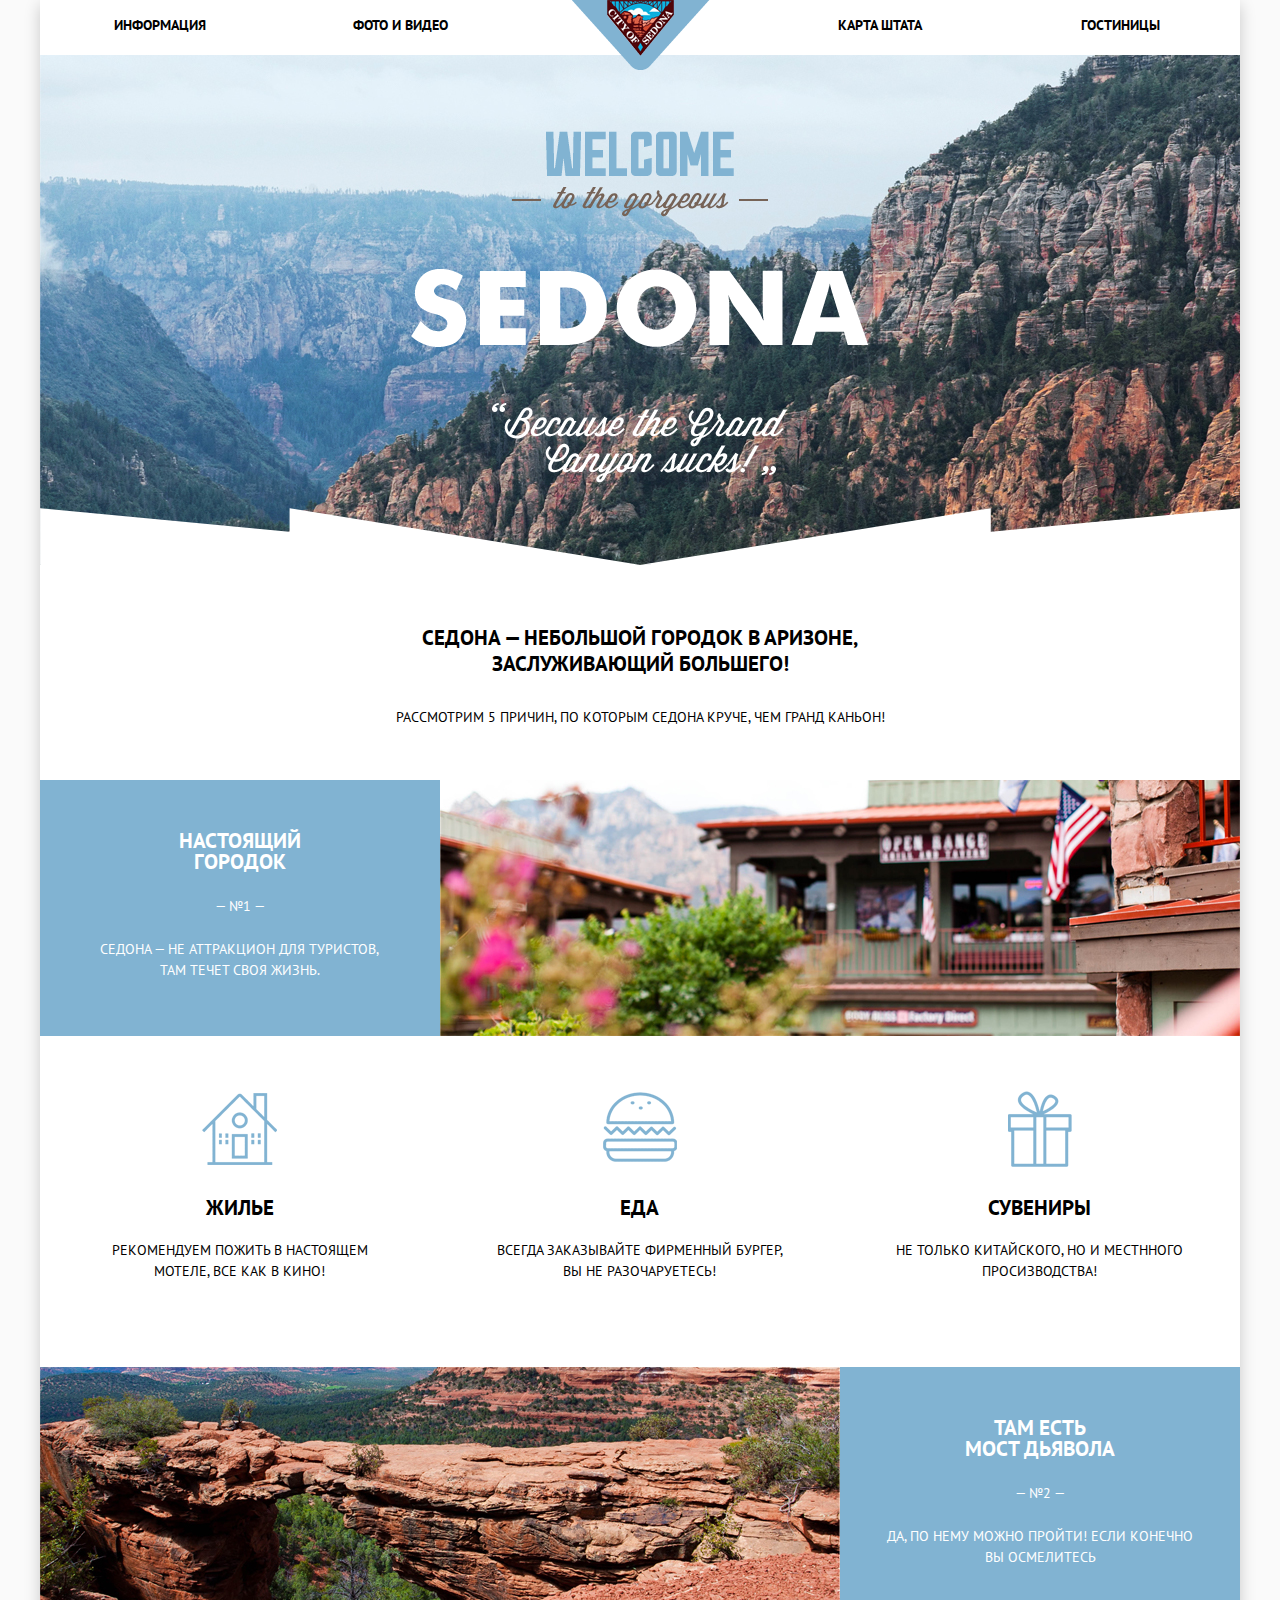
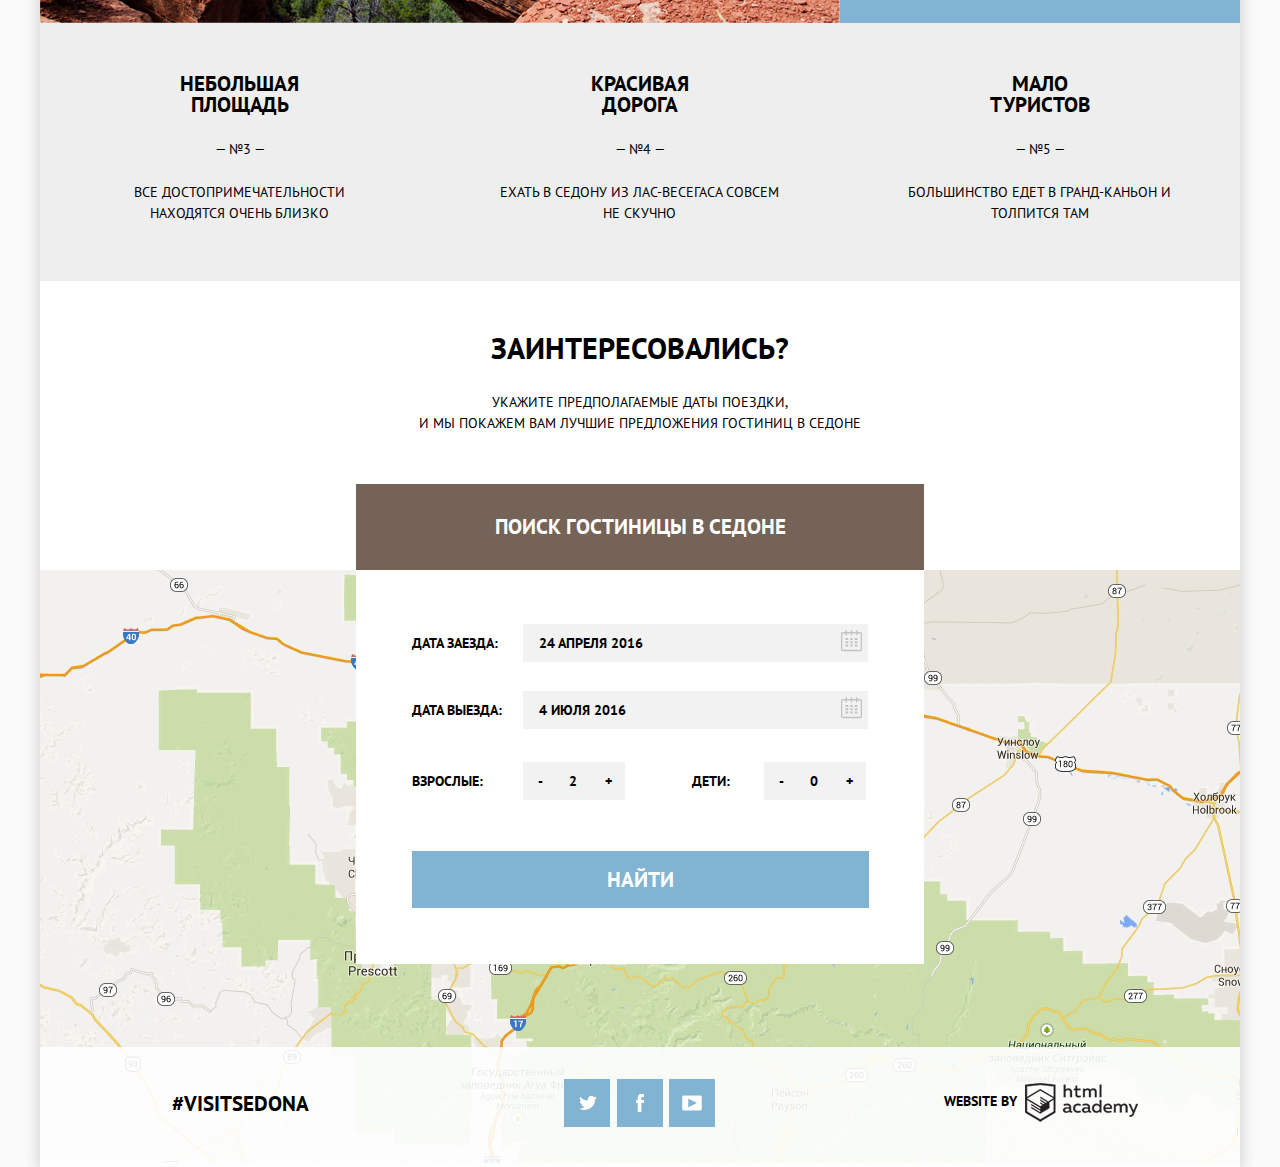
==== commit 8b90165c: "Поправка 2" ====
--- a/index.html
+++ b/index.html
@@ -44,7 +44,9 @@
                 <div class="reasons reasons-withImage">
                     <div class="reason">
                         <h2 class="reason-title">Настоящий<br> городок</h2>
+                        
                         <div class="reason-text number">&mdash; №1 &mdash;</div>
+                        
                         <p class="reason-text">Седона&nbsp;&mdash; не&nbsp;аттракцион для туристов,<br> там течет своя жизнь.</p>
                     </div>
                     <div class="reason-image">
@@ -73,7 +75,9 @@
                     </div>
                     <div class="reason">
                         <h2 class="reason-title">Там есть<br> мост Дьявола</h2>
+                        
                         <div class="reason-text number">&mdash; №2 &mdash;</div>
+                        
                         <p class="reason-text">Да, по нему можно пройти! Если конечно<br> вы осмелитесь</p>
                     </div>
                 </div>
@@ -81,17 +85,23 @@
                 <div  class="reasons reasons-gray">
                     <div class="reason">
                        <h2 class="reason-title">Небольшая<br> площадь</h2>
+                       
                        <div class="reason-text number-three">&mdash; №3 &mdash;</div>
+                       
                        <p class="reason-text">Все достопримечательности<br> находятся очень близко</p>
                     </div>
                     <div class="reason">
                        <h2 class="reason-title">Красивая<br> дорога</h2>
+                       
                        <div class="reason-text number-four">&mdash; №4 &mdash;</div>
+                       
                        <p class="reason-text">Ехать в Седону из Лас-Весегаса совсем<br> не скучно</p>
                     </div>
                     <div class="reason">
                        <h2 class="reason-title">Мало<br> туристов</h2>
+                       
                        <div class="reason-text number-five">&mdash; №5 &mdash;</div>
+                       
                        <p class="reason-text">Большинство едет в Гранд-Каньон и<br> толпится там</p>
                     </div>
                 </div>
@@ -101,36 +111,34 @@
                 </div>
                 <article class="search">
                     <a href="#" class="search-button">Поиск гостиницы в Седоне</a>
-                    <form class="search-form">
-                        <fieldset class="search-form-group">
-                            <label for="arrival date-field">Дата заезда:</label>
-                            <input class="search-form-input" type="text" name="date" value="24 Апреля 2016" id="arrival date-field">
-                            <button class="calendar-btn" type="button">
-                                <img src="img/index-img/calendar.png">
-                            </button>
-                        </fieldset>
-                        <fieldset class="search-form-group">
-                            <label for="arrival date-field">Дата выезда:</label>
-                            <input class="search-form-input" type="text" name="date" value="4 июля 2016" id="arrival date-field">
-                            <button class="calendar-btn" type="button">
-                                <img src="img/index-img/calendar.png">
-                            </button>
-                        </fieldset>
-                        <div class="">
-                        <fieldset class="search-form-group adult">
+                        <form class="search-form">
+                            <fieldset class="search-form-group arrival-date">
+                                <label for="arrival date-field">Дата заезда:</label>
+                                <input class="search-form-input" type="text" name="date" value="24 Апреля 2016" id="arrival date-field">
+                                <button class="calendar-btn" type="button">
+                                    <img src="img/index-img/calendar.png">
+                                </button>
+                            </fieldset>
+                            <fieldset class="search-form-group date-of-departure">
+                                <label for="arrival date-field">Дата выезда:</label>
+                                <input class="search-form-input" type="text" name="date" value="4 июля 2016" id="arrival date-field">
+                                <button class="calendar-btn" type="button">
+                                    <img src="img/index-img/calendar.png">
+                                </button>
+                            </fieldset>
+                        <fieldset class="search-form-group group-adult">
                             <label for="adult number-field">Взрослые:</label>
                             <input class="search-form-minus" type="button" value="-">
                             <input class="search-form-adult" type="text" name="number" id="adult number-field" value="2">
                             <input class="search-form-plus" type="button" value="+">
                         </fieldset>
                         
-                        <fieldset class="search-form-group">
+                        <fieldset class="search-form-group group-baby">
                             <label class="baby" for="baby number-field">Дети:</label>
                             <input class="search-form-minus" type="button" value="-"> 
                             <input class="search-form-baby" type="text" name="number" id="baby number-field" value="0">
                             <input class="search-form-plus" type="button" value="+">
                         </fieldset>
-                        </div>
                         <input type="submit" class="btn-search" value="Найти">
                     </form>
                 </article>
@@ -141,13 +149,13 @@
             <footer class="main-footer">
                 <div class="footer-hashtag">#visitsedona</div>
                 <ul class="footer-social-list">
-                    <li class="social-btn">
+                    <li class="social-btn social-btn-left">
                         <a href="#" class="social-btn social-btn-twitter"></a>
                     </li>
-                    <li class="social-btn">
+                    <li class="social-btn social-btn-center">
                         <a href="#" class="social-btn social-btn-fb"></a>
                     </li>
-                    <li class="social-btn">
+                    <li class="social-btn social-btn-right">
                         <a href="#" class="social-btn social-btn-youtube"></a>
                     </li>
                 </ul>
--- a/css/style.css
+++ b/css/style.css
@@ -134,7 +134,7 @@
 }
 
 .bridge {
-    margin-top: 30px;
+    margin-top: 35px;
 }
 
 .reasons-gray {
@@ -146,7 +146,7 @@
         display: inline-block;
         vertical-align: top;
         width: 33.33%;
-        padding: 54px 20px 50px;
+        padding: 50px 20px 50px;
         text-align: center;
         box-sizing: border-box;
         text-transform: uppercase;
@@ -165,7 +165,7 @@
         .reason-text {
             font-size: 14px;
             line-height: 21px;
-            margin: 21px 0 0;
+            margin: 22px 0 0;
         }
 
         .number {
@@ -173,15 +173,15 @@
         }
 
         .number-three {
-            margin-top: 19px
+            margin-top: 24px;
         }
             
         .number-four {
-            margin-top: 19px
+            margin-top: 24px
         }
 
         .number-five {
-            margin-top: 19px
+            margin-top: 24px
         }
 
 
@@ -239,7 +239,7 @@
 }
 
 .record {
-    padding: 25px 0 55px;
+    padding: 22px 0 53px;
     font-size: 16px;
     text-align: center;
     text-transform: uppercase;
@@ -294,9 +294,22 @@
             margin: 0  0 30px;
         }
 
+        .group-baby {
+            margin-left: 24px;
+        }
+
+        .arrival-date {
+            margin-top: -2px;
+        }
+
+        .date-of-departure {
+            margin-top: -4px;
+        }
+
         .search-form label {
             display: inline-block;
             vertical-align: top;
+            margin-right: -4px;
             font-size: 14px;
             font-weight: bold;
             line-height: 38px;
@@ -310,11 +323,11 @@
             background: #f2f2f2;
             font-size: 14px;
             font-weight: bold;
-            padding: 0 16px;
+            padding: 0 14px;
             text-transform: uppercase;
             outline: 0;
             height: 38px;
-            width: 305px;
+            width: 311px;
             display: inline-block;
         }
 
@@ -437,7 +450,7 @@
 
 .baby {
     text-align: center;
-    margin-right: 13px;
+    margin-right: 26px;
 }
 
         .search-form-baby:hover {
@@ -461,7 +474,7 @@
 
 .btn-search {
     padding: 15px 0;
-    margin-top: 0;
+    margin-top: 18px;
     width: 457px;
     color: #fff;
     font-size: 21px;
@@ -478,12 +491,12 @@
 }
 
 .main-footer {
-    height: 85px;
+    height: 88px;
     font-size: 0;
     text-align: center;
-    background: rgba(255, 255, 255, 0.7);
+    background: rgba(254, 254, 254, 0.9);
     text-transform: uppercase;
-    padding: 35px 0 0;
+    padding: 32px 0 0;
     margin-top: -120px;
     position: relative;
 }
@@ -500,8 +513,7 @@
 
     .footer-social-list {
         display: inline-block;
-        vertical-align: middle;
-        text-align: center;
+        vertical-align: top;
         list-style: none;
         width: 33.33%;
         margin: 0;
@@ -510,9 +522,10 @@
  
     .social-btn {
         display: inline-block;
+        vertical-align: top;
         background: #81b3d2;
-        width: 50px;
-        height: 50px;
+        width: 46px;
+        height: 48px;
         margin: 0 5px;
     }
      
@@ -521,16 +534,34 @@
     }
 
     .social-btn-twitter {
-        background: url(../img/twitter.svg) no-repeat 35% 50%;
-    }
+        margin: 0;
+        padding: 0;
+        background: url(../img/twitter.svg) no-repeat 50% 50%;
+    }
+
+        .social-btn-left {
+            margin-left: 5px;
+        }
 
     .social-btn-fb {
-        background: url(../img/facebook.svg) no-repeat 35% 50%;
-    }
+        margin: 0;
+        padding: 0;
+        background: url(../img/facebook.svg) no-repeat 50% 50%;
+    }
+
+        .social-btn-center {
+            margin: 0 0 0 2px;
+        }
 
     .social-btn-youtube {
-        background: url(../img/youtube.png) no-repeat 35% 50%;
-    }
+        margin: 0;
+        padding: 0;
+        background: url(../img/youtube.png) no-repeat 50% 50%;
+    }
+
+        .social-btn-right {
+            margin-left: 6px;
+        }
 
 .footer-copyright {
     display: inline-block;
@@ -541,9 +572,26 @@
     line-height: 26px;
 }
 
+    .website {
+        display: inline-block;
+        vertical-align: top;
+        margin-top: 9px;
+        margin-left: 6px;
+    }
+
+    .htmlacademy {
+        margin-top: 4px;
+        margin-right: 4px;
+        margin-left: 4px;
+    }
+
+    .htmlacademy:hover {
+        background: url(../img/htmlacademy-hover.png) no-repeat 100% 100%;
+    }
+
 
 .selection {
-    background: url(../img/catalog-img/bg.jpg) no-repeat 50% 50%;
+    background: url(../img/catalog-img/bg.jpg) no-repeat 50% 16%;
     overflow: hidden;
     height: 216px;
     color: #fff;
@@ -571,15 +619,16 @@
     }
 
 .filter-range {
-    width: 330px;
-    margin: 28px auto;
-    margin-right: 65px;
+    width: 315px;
+    margin: 29px auto;
+    margin-right: 80px;
     color: #ffffff;
     text-transform: uppercase;
 }
 
     .filter-range-title {
         margin-bottom: 9px;
+        margin-left: -3px;
         font-weight: 600;
         font-size: 16px;
         line-height: 21px;
@@ -587,7 +636,9 @@
 
     .price-controls {
         position: relative;  
-        height: 36px;
+        height: 32px;
+        width: 315px;
+        margin-left: 5px;
         margin-bottom: 20px;
         font-size: 0;
         border: 2px solid #ffffff;
@@ -616,7 +667,8 @@
     .price-controls .min-price,
     .price-controls .max-price {
         width: 90px;
-        padding-left: 65px;
+        margin-top: -5px;
+        padding-left: 60px;
     }
 
     .price-controls input {
@@ -670,20 +722,19 @@
     }
 
 .btn-transparent {
-  display: block;
-  margin: 0 auto;
-  padding: 6px 35px;
-
-  font-size: 14px;
-  line-height: 20px;
-  color: #ffffff;
-  text-transform: uppercase;
-
-  background: transparent;
-  border: 2px solid #ffffff;
-  border-radius: 2px;
-  outline: none;
-  cursor: pointer;
+    display: block;
+    margin: 0 auto;
+    padding: 6px 35px;
+    margin: 33px 0 0 89px;
+    font-size: 14px;
+    line-height: 20px;
+    color: #ffffff;
+    text-transform: uppercase;
+    background: transparent;
+    border: 2px solid #ffffff;
+    border-radius: 2px;
+    outline: none;
+    cursor: pointer;
 }
 
 .btn-transparent:hover {
@@ -693,11 +744,13 @@
 }
 
 .header-counter {
+    background: #fefefe;
     margin-bottom: 120px;
 }
 
 .breadcrumbs {
     display: inline-block;
+    vertical-align: top;
     margin-left: 72px;
     margin-bottom: 14px;
     text-transform: uppercase;
@@ -735,7 +788,7 @@
     
     .link {
         color: #cccccc;
-        border-bottom: 1px dotted #99cccc;
+        border-bottom: 1px dotted #81b3d2;
         text-decoration: none;
         font-size: 12px;
     }
@@ -784,11 +837,12 @@
 .hotel {
     font-size: 0;
     text-transform: uppercase;
-    border-top: 1px solid #ccc;
+    border-top: 1px solid #e5e5e5;
 }
 
     .hotel-description {
-        margin: 20px -3px 20px;
+        margin: 20px -3px 0;
+        border-bottom: 1px solid #e5e5e5;
     }
 
     .clearfix:before,
@@ -858,7 +912,7 @@
 
     .btn {
         padding: 5px 16px;
-        background: #99cccc;
+        background: #81b3d2;
         color: #fff;
         font-size: 14px;
         line-height: 21px;
@@ -882,8 +936,11 @@
 
 .rating-stars {
     float: right;
-    margin-right: 65px;
-    margin-top: -80px;
+    text-align: right;
+    font-size: 21px;
+    line-height: 26px;
+    margin-right: 75px;
+    margin-top: -91px;
     width: 100px;
 }
 
@@ -893,15 +950,16 @@
 
     .hotel-rating {
         float: right;
-        width: 120px;
+        width: 110px;
         margin-top: -25px;
-        margin-right: 69px;
+        margin-right: 75px;
+        margin-bottom: 30px;
     }
     
 .rating-value {
-    padding: 5px 5px;
+    padding: 5px 0;
     width: 110px;
-    background: #cccccc;
+    background: #f2f2f2;
     font-size: 14px;
     line-height: 21px;
     text-align: center;
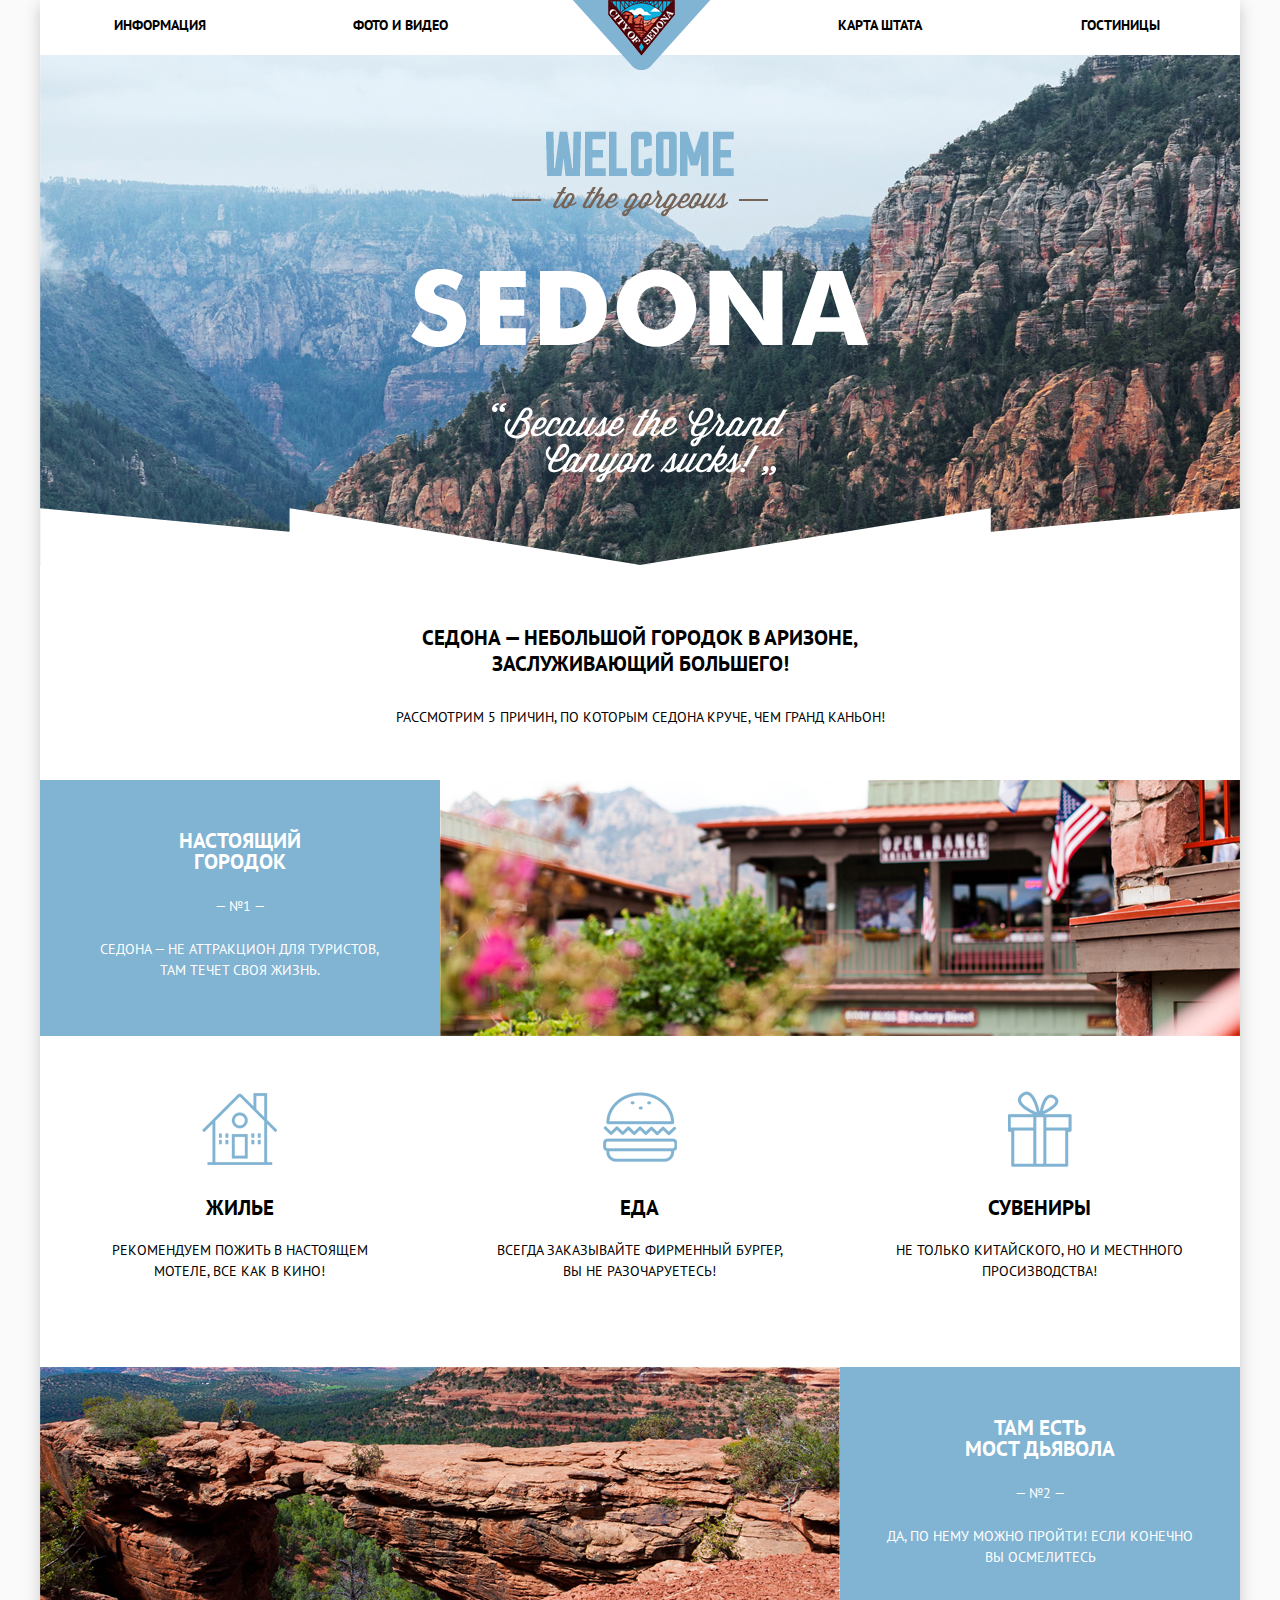
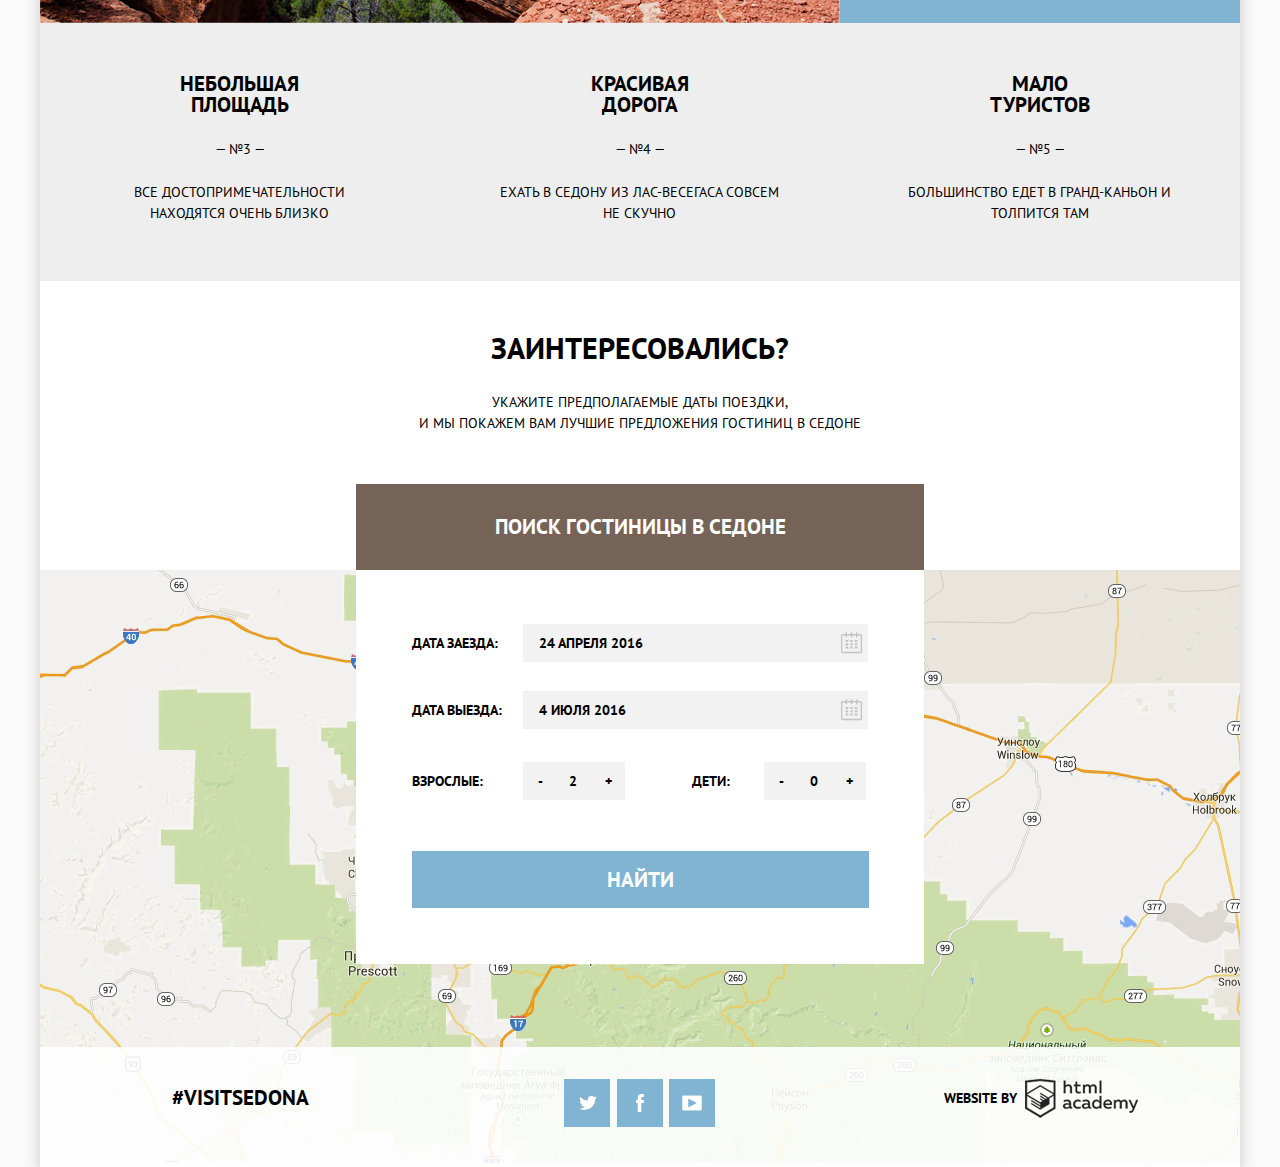
==== commit e4906750: "Разбор мелочей на созвоне с наставником" ====
--- a/index.html
+++ b/index.html
@@ -5,6 +5,7 @@
         <link rel="stylesheet" href="https://fonts.googleapis.com/css?family=PT+Sans:400,700&subset=latin,cyrillic">
         <link rel="stylesheet" href="css/normalize.css">
         <link rel="stylesheet" href="css/style.css">
+        <title>Sedona</title>
     </head>
     <body>
         <div class="wrapper">
@@ -44,9 +45,9 @@
                 <div class="reasons reasons-withImage">
                     <div class="reason">
                         <h2 class="reason-title">Настоящий<br> городок</h2>
-                        
+
                         <div class="reason-text number">&mdash; №1 &mdash;</div>
-                        
+
                         <p class="reason-text">Седона&nbsp;&mdash; не&nbsp;аттракцион для туристов,<br> там течет своя жизнь.</p>
                     </div>
                     <div class="reason-image">
@@ -75,9 +76,9 @@
                     </div>
                     <div class="reason">
                         <h2 class="reason-title">Там есть<br> мост Дьявола</h2>
-                        
+
                         <div class="reason-text number">&mdash; №2 &mdash;</div>
-                        
+
                         <p class="reason-text">Да, по нему можно пройти! Если конечно<br> вы осмелитесь</p>
                     </div>
                 </div>
@@ -85,23 +86,23 @@
                 <div  class="reasons reasons-gray">
                     <div class="reason">
                        <h2 class="reason-title">Небольшая<br> площадь</h2>
-                       
+
                        <div class="reason-text number-three">&mdash; №3 &mdash;</div>
-                       
+
                        <p class="reason-text">Все достопримечательности<br> находятся очень близко</p>
                     </div>
                     <div class="reason">
                        <h2 class="reason-title">Красивая<br> дорога</h2>
-                       
+
                        <div class="reason-text number-four">&mdash; №4 &mdash;</div>
-                       
+
                        <p class="reason-text">Ехать в Седону из Лас-Весегаса совсем<br> не скучно</p>
                     </div>
                     <div class="reason">
                        <h2 class="reason-title">Мало<br> туристов</h2>
-                       
+
                        <div class="reason-text number-five">&mdash; №5 &mdash;</div>
-                       
+
                        <p class="reason-text">Большинство едет в Гранд-Каньон и<br> толпится там</p>
                     </div>
                 </div>
@@ -113,37 +114,33 @@
                     <a href="#" class="search-button">Поиск гостиницы в Седоне</a>
                         <form class="search-form">
                             <fieldset class="search-form-group arrival-date">
-                                <label for="arrival date-field">Дата заезда:</label>
-                                <input class="search-form-input" type="text" name="date" value="24 Апреля 2016" id="arrival date-field">
-                                <button class="calendar-btn" type="button">
-                                    <img src="img/index-img/calendar.png">
-                                </button>
+                                <label for="in-date-field">Дата заезда:</label>
+                                <input class="search-form-input" type="text" name="date" value="24 Апреля 2016" id="in-date-field">
+                                <button class="calendar-btn" type="button"></button>
                             </fieldset>
                             <fieldset class="search-form-group date-of-departure">
-                                <label for="arrival date-field">Дата выезда:</label>
-                                <input class="search-form-input" type="text" name="date" value="4 июля 2016" id="arrival date-field">
-                                <button class="calendar-btn" type="button">
-                                    <img src="img/index-img/calendar.png">
-                                </button>
+                                <label for="out-date-field">Дата выезда:</label>
+                                <input class="search-form-input" type="text" name="date" value="4 июля 2016" id="out-date-field">
+                                <button class="calendar-btn" type="button"></button>
                             </fieldset>
                         <fieldset class="search-form-group group-adult">
-                            <label for="adult number-field">Взрослые:</label>
+                            <label for="adult-number-field">Взрослые:</label>
                             <input class="search-form-minus" type="button" value="-">
-                            <input class="search-form-adult" type="text" name="number" id="adult number-field" value="2">
+                            <input class="search-form-adult" type="text" name="number" id="adult-number-field" value="2">
                             <input class="search-form-plus" type="button" value="+">
                         </fieldset>
-                        
+
                         <fieldset class="search-form-group group-baby">
-                            <label class="baby" for="baby number-field">Дети:</label>
-                            <input class="search-form-minus" type="button" value="-"> 
-                            <input class="search-form-baby" type="text" name="number" id="baby number-field" value="0">
+                            <label class="baby" for="baby-number-field">Дети:</label>
+                            <input class="search-form-minus" type="button" value="-">
+                            <input class="search-form-baby" type="text" name="number" id="baby-number-field" value="0">
                             <input class="search-form-plus" type="button" value="+">
                         </fieldset>
                         <input type="submit" class="btn-search" value="Найти">
                     </form>
                 </article>
                 <div class="image-map">
-                    <img src="img/index-img/map.jpg">
+                    <img src="img/index-img/map.jpg" alt="" width="1200" height="593">
                 </div>
             </div>
             <footer class="main-footer">
@@ -161,12 +158,9 @@
                 </ul>
                  <div class="footer-copyright">
                     <b class="website">Website by</b>
-                    <a href="http://htmlacademy.ru">
-                        <img src="img/html-academy.png" class="htmlacademy">
-                    </a>
+                    <a class="htmlacademy" href="http://htmlacademy.ru">HTML Academy</a>
                 </div>
             </footer>
         </div>
     </body>
  </html>
-
--- a/css/style.css
+++ b/css/style.css
@@ -10,6 +10,20 @@
     -moz-osx-font-smoothing: grayscale;
 }
 
+.clearfix:before,
+.clearfix:after {
+    content: "";
+    display: table;
+}
+
+.clearfix:after {
+    clear: both;
+}
+
+a {
+    text-decoration: none;
+}
+
 .wrapper {
     background: #fff;
     box-shadow: 0 5px 15px 0 rgba(0, 1, 1, 0.2);
@@ -18,6 +32,7 @@
 }
 
     .main-header {
+        position: relative;
         height: 55px;
     }
         .nav {
@@ -175,7 +190,7 @@
         .number-three {
             margin-top: 24px;
         }
-            
+
         .number-four {
             margin-top: 24px
         }
@@ -288,6 +303,7 @@
     }
         .search-form-group {
             display: inline-block;
+            vertical-align: top;
             font-size: 0;
             border: 0;
             padding: 0 0 3px;
@@ -329,12 +345,13 @@
             height: 38px;
             width: 311px;
             display: inline-block;
+            vertical-align: top;
         }
 
         .calendar-btn {
             box-sizing: border-box;
             border: 2px solid #f2f2f2;
-            background: #f2f2f2;
+            background: #f2f2f2  url(../img/index-img/calendar.png) no-repeat 50% 50%;
             font-size: 14px;
             font-weight: bold;
             padding: 0;
@@ -378,7 +395,7 @@
             height: 38px;
             width: 34px;
         }
-  
+
         .search-form-minus:hover {
             background: #ebebeb;
             border-color: #ebebeb;
@@ -434,7 +451,7 @@
             border-color: #e5e5e5;
             background: #fff;
         }
-        
+
         .search-form-baby {
             box-sizing: border-box;
             border: 2px solid #f2f2f2;
@@ -519,7 +536,7 @@
         margin: 0;
         padding: 0;
     }
- 
+
     .social-btn {
         display: inline-block;
         vertical-align: top;
@@ -528,7 +545,7 @@
         height: 48px;
         margin: 0 5px;
     }
-     
+
     .social-btn:hover {
         background-color: #669ec0;
     }
@@ -574,55 +591,59 @@
 
     .website {
         display: inline-block;
-        vertical-align: top;
-        margin-top: 9px;
+        vertical-align: middle;
         margin-left: 6px;
     }
 
     .htmlacademy {
-        margin-top: 4px;
+        background: url(../img/html-academy.png) no-repeat 50% 50%;
+        display: inline-block;
+        vertical-align: middle;
+        font-size: 0;
         margin-right: 4px;
         margin-left: 4px;
+        height: 39px;
+        width: 113px;
     }
 
     .htmlacademy:hover {
-        background: url(../img/htmlacademy-hover.png) no-repeat 100% 100%;
+        background-image: url(../img/htmlacademy-hover.png);
     }
 
 
 .selection {
     background: url(../img/catalog-img/bg.jpg) no-repeat 50% 16%;
+    color: #fff;
     overflow: hidden;
-    height: 216px;
-    color: #fff;
+    padding: 28px 0;
     text-transform: uppercase;
 }
 
     .infrastructure {
         float: left;
-        margin: 28px 0;
         margin-left: 75px;
     }
-
         .checkbox {
-            margin: 10px 0 10px;
-        }
-    
+            margin: 10px 0;
+        }
+
     .housing {
         float: left;
-        margin: 28px 0 0 115px;
-    }
-
-    .cost-day {
-        float: right;
-        margin: 50px 210px 0 0;
+        margin: 0 0 0 115px;
+    }
+
+    .filter-title {
+        font-weight: 600;
+        font-size: 16px;
+        line-height: 21px;
+        margin-bottom: 9px;
     }
 
 .filter-range {
+    color: #ffffff;
+    float: right;
+    margin-right: 75px;
     width: 315px;
-    margin: 29px auto;
-    margin-right: 80px;
-    color: #ffffff;
     text-transform: uppercase;
 }
 
@@ -635,7 +656,7 @@
     }
 
     .price-controls {
-        position: relative;  
+        position: relative;
         height: 32px;
         width: 315px;
         margin-left: 5px;
@@ -658,6 +679,7 @@
 
     .price-controls label {
         display: inline-block;
+        vertical-align: top;
         font-size: 14px;
         line-height: 38px;
         vertical-align: top;
@@ -785,7 +807,7 @@
         list-style: none;
         line-height: 18px;
     }
-    
+
     .link {
         color: #cccccc;
         border-bottom: 1px dotted #81b3d2;
@@ -804,7 +826,7 @@
     }
 
     .rating {
-        margin-left: 29px;    
+        margin-left: 29px;
     }
 
 .sortings-arrow {
@@ -829,10 +851,6 @@
         color: #000;
     }
 
-a {
-    text-decoration: none;
-}
-
 
 .hotel {
     font-size: 0;
@@ -841,62 +859,57 @@
 }
 
     .hotel-description {
-        margin: 20px -3px 0;
         border-bottom: 1px solid #e5e5e5;
-    }
-
-    .clearfix:before,
-    .clearfix:after {
-        content: "";
-        display: table;
-    }
-
-    .clearfix:after {
-        clear: both;
+        padding: 30px 75px;
     }
 
     .image-card {
-        margin-left: 75px;
-    }
-
-    .hotel-description-image {
         float: left;
-        margin-top: 5px;
-        margin-bottom: 15px;
-        margin-right: 20px;
-    }
-
-    .hotel-card {
-        margin: -16px 0 0 166px;
-    }
-
-    .hotel-title {
-        font-size: 21px;
-        line-height: 26px;
-        width: 240px;
-    }
-
-    .hotel-title:hover {
-        color: #81b3d2;
-    } 
-
-    .hotel-category-cost {
-        margin-top: -13px;
-        margin-bottom: 15px;
-        font-size: 14px;
-    }
-
-    .hotel-category {
-        display: inline-block;
-        font-size: 14px;
-        line-height: 21px;
-    }
-
-    .hotel-cost {
-        display: inline-block;
-        font-size: 14px;
-        line-height: 21px;
-    }
+        width: 670px;
+    }
+
+        .hotel-description-image {
+            display: inline-block;
+            vertical-align: top;
+            width: 135px;
+            margin-right: 30px;
+        }
+            .hotel-description-image img {
+                width: 100%;
+            }
+
+        .hotel-card {
+            display: inline-block;
+            vertical-align: top;
+            width: 500px;
+        }
+
+            .hotel-title {
+                font-size: 21px;
+                line-height: 26px;
+                margin: 0;
+            }
+
+            .hotel-title:hover {
+                color: #81b3d2;
+            }
+
+            .hotel-category-cost {
+                margin-bottom: 15px;
+                font-size: 14px;
+            }
+
+        .hotel-category {
+            display: inline-block;
+            font-size: 14px;
+            line-height: 21px;
+        }
+
+        .hotel-cost {
+            display: inline-block;
+            font-size: 14px;
+            line-height: 21px;
+        }
 
     .spa {
         margin-left: 34px;
@@ -933,34 +946,26 @@
         background: #604e43;
     }
 
-
-.rating-stars {
-    float: right;
-    text-align: right;
-    font-size: 21px;
-    line-height: 26px;
-    margin-right: 75px;
-    margin-top: -91px;
-    width: 100px;
-}
-
-    .rating-star {
-        color: #81b3d2;
-    }
-
     .hotel-rating {
         float: right;
+        text-align: right;
         width: 110px;
-        margin-top: -25px;
-        margin-right: 75px;
-        margin-bottom: 30px;
-    }
-    
-.rating-value {
-    padding: 5px 0;
-    width: 110px;
-    background: #f2f2f2;
-    font-size: 14px;
-    line-height: 21px;
-    text-align: center;
-}
+    }
+
+        .rating-stars {
+            text-align: right;
+            font-size: 21px;
+            line-height: 26px;
+        }
+
+        .rating-star {
+            color: #81b3d2;
+        }
+
+        .rating-value {
+            background: #f2f2f2;
+            padding: 5px 0;
+            font-size: 14px;
+            line-height: 21px;
+            text-align: center;
+        }
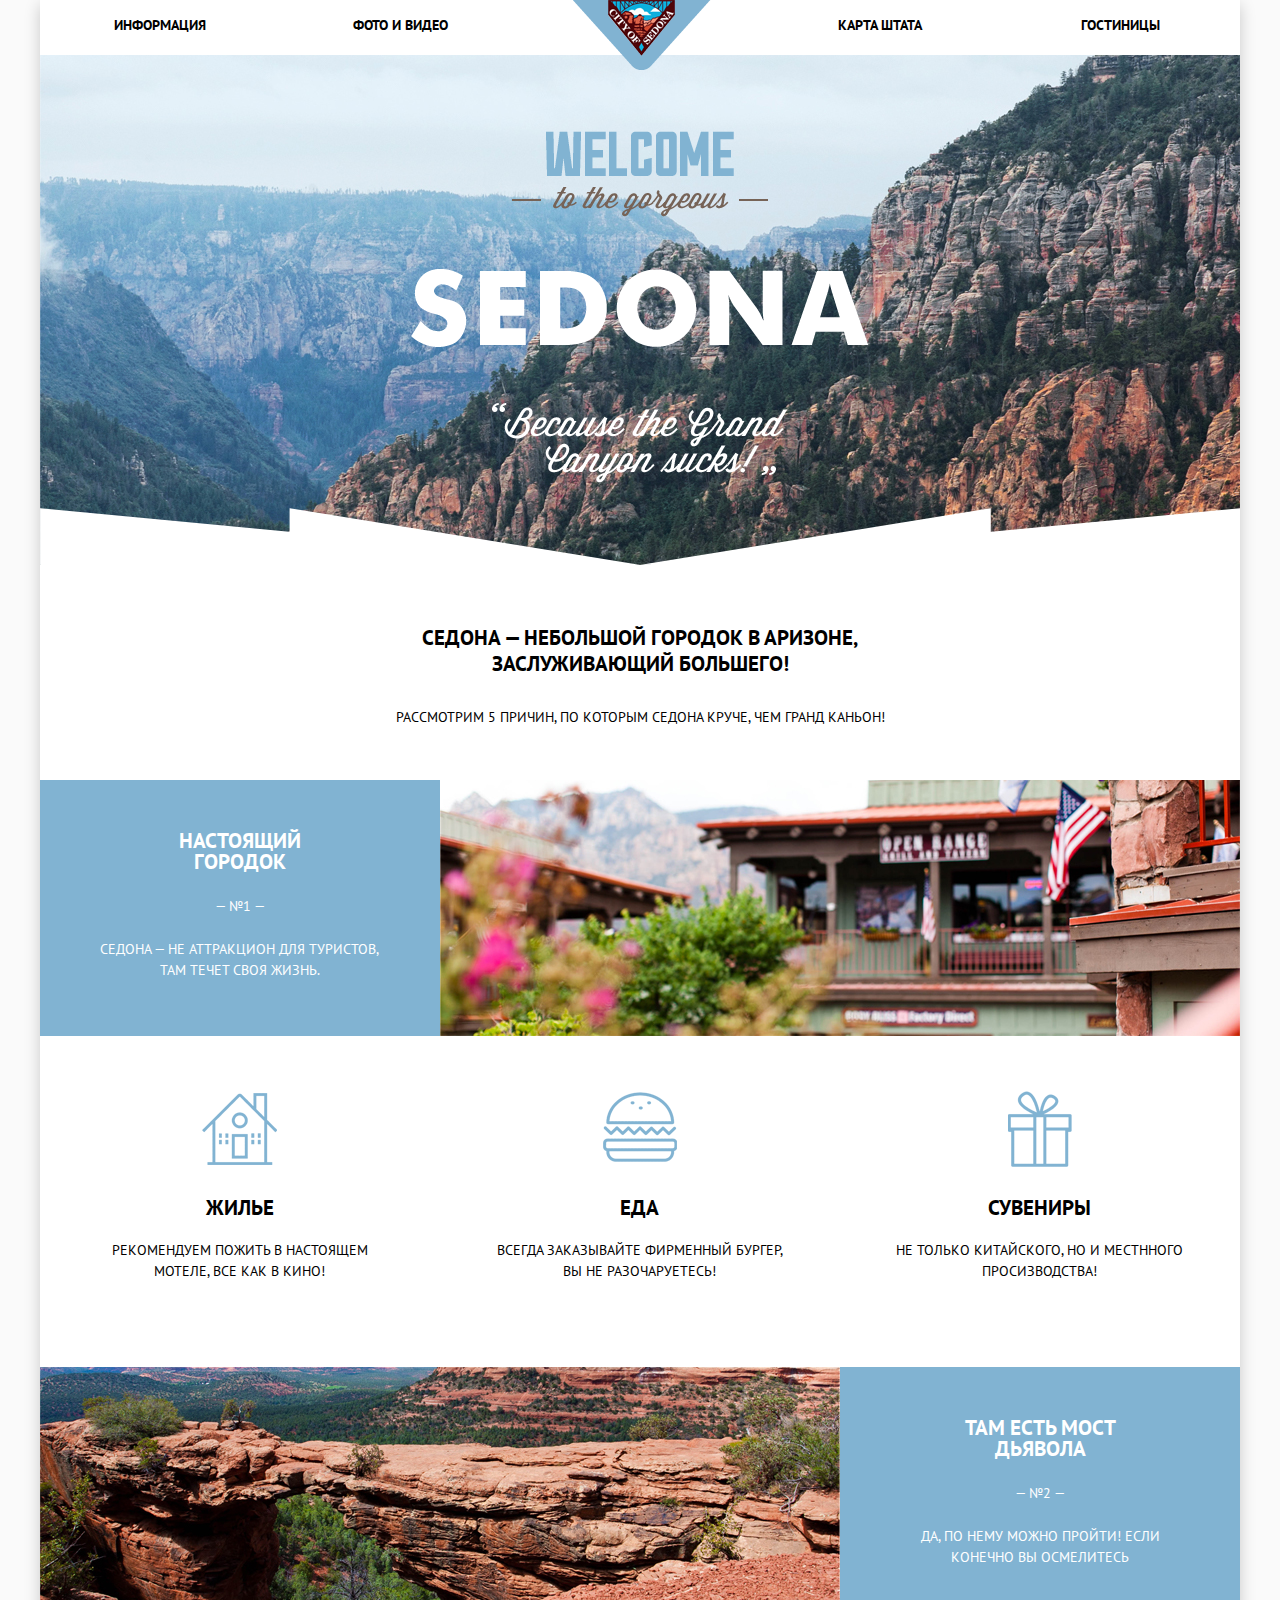
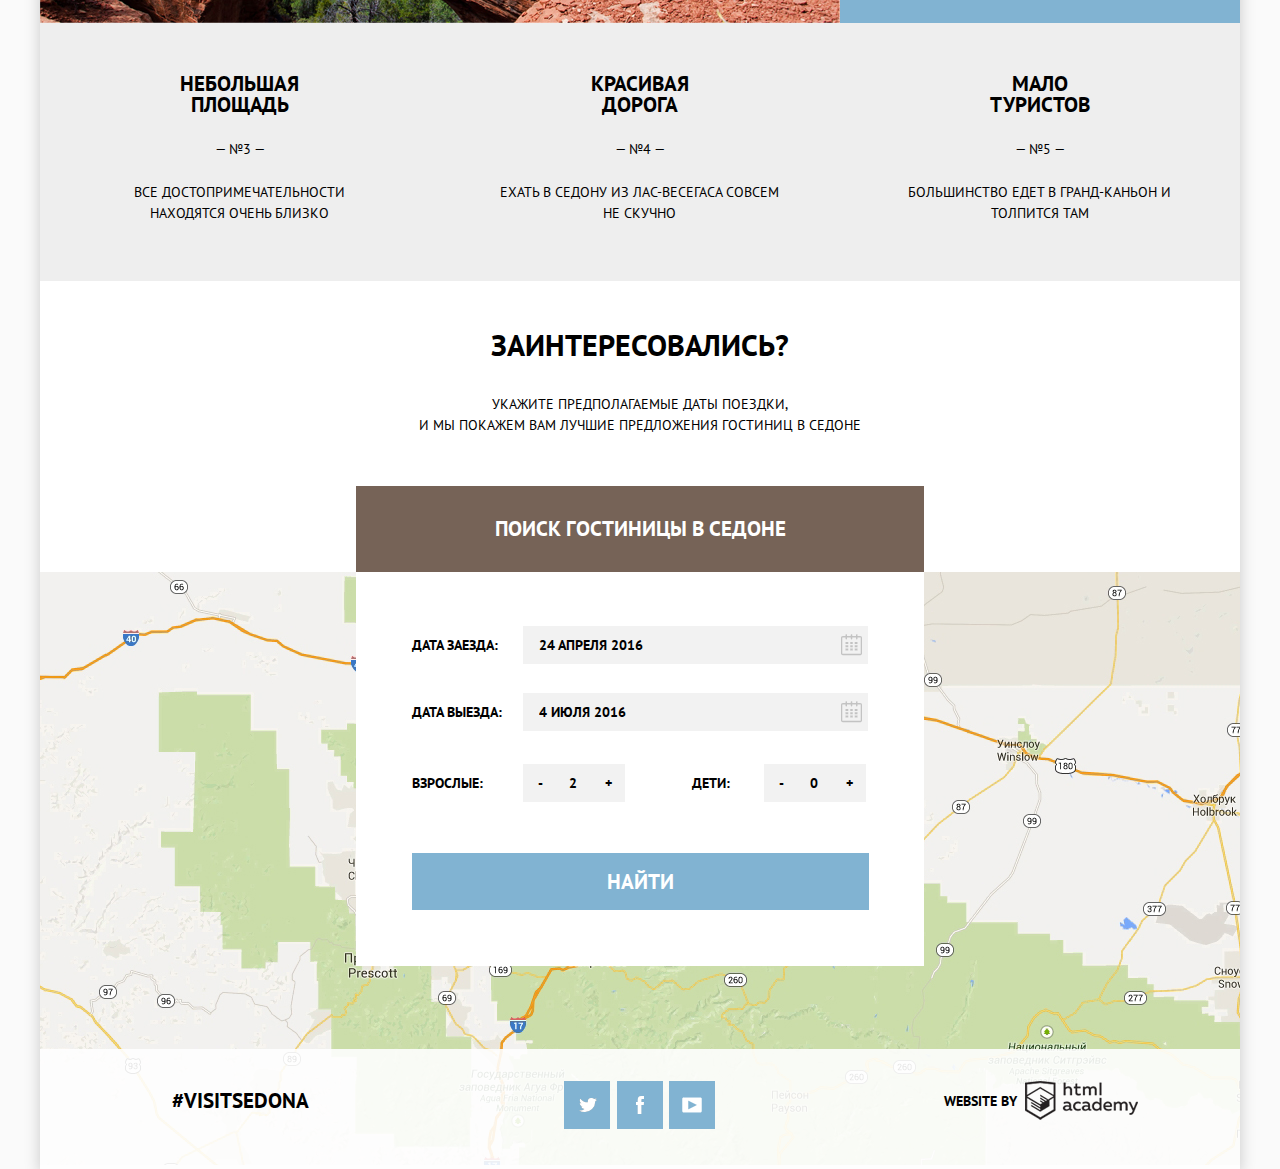
==== commit c3b801c1: "Изменение" ====
--- a/index.html
+++ b/index.html
@@ -38,17 +38,17 @@
                 </div>
 
                 <div class="index-header">
-                    <h1 class="index-header-title">Седона &mdash; небольшой городок в&nbsp;Аризоне,<br> заслуживающий большего!</h1>
+                    <h1 class="index-header-title">Седона &mdash; небольшой городок в&nbsp;Аризоне, заслуживающий большего!</h1>
                     <p>Рассмотрим 5 причин, по которым Седона круче, чем Гранд Каньон!</p>
                 </div>
 
                 <div class="reasons reasons-withImage">
                     <div class="reason">
-                        <h2 class="reason-title">Настоящий<br> городок</h2>
+                        <h2 class="reason-title">Настоящий городок</h2>
 
                         <div class="reason-text number">&mdash; №1 &mdash;</div>
 
-                        <p class="reason-text">Седона&nbsp;&mdash; не&nbsp;аттракцион для туристов,<br> там течет своя жизнь.</p>
+                        <p class="reason-text">Седона&nbsp;&mdash; не&nbsp;аттракцион для туристов, там течет своя жизнь.</p>
                     </div>
                     <div class="reason-image">
                         <img src="img/index-img/town.jpg" alt="" width="800" height="256">
@@ -58,15 +58,15 @@
                 <div class="reasons">
                     <div class="reason reason-withIcon reason-apartment">
                         <h2 class="reason-title">Жилье</h2>
-                        <p class="reason-text">Рекомендуем пожить в настоящем<br> мотеле, все как в кино!</p>
+                        <p class="reason-text">Рекомендуем пожить в настоящем мотеле, все как в кино!</p>
                     </div>
                     <div class="reason reason-withIcon reason-food">
                         <h2 class="reason-title">Еда</h2>
-                        <p class="reason-text">Всегда заказывайте фирменный бургер,<br> вы не разочаруетесь!</p>
+                        <p class="reason-text">Всегда заказывайте фирменный бургер, вы не разочаруетесь!</p>
                     </div>
                     <div class="reason reason-withIcon reason-souvenirs">
                         <h2 class="reason-title">Сувениры</h2>
-                        <p class="reason-text">Не только китайского, но и местнного<br> просизводства!</p>
+                        <p class="reason-text">Не только китайского, но и местнного просизводства!</p>
                     </div>
                 </div>
 
@@ -75,11 +75,11 @@
                         <img src="img/index-img/bridge-devil.jpg" alt="" width="800" height="256">
                     </div>
                     <div class="reason">
-                        <h2 class="reason-title">Там есть<br> мост Дьявола</h2>
+                        <h2 class="reason-title">Там есть мост Дьявола</h2>
 
                         <div class="reason-text number">&mdash; №2 &mdash;</div>
 
-                        <p class="reason-text">Да, по нему можно пройти! Если конечно<br> вы осмелитесь</p>
+                        <p class="reason-text">Да, по нему можно пройти! Если конечно вы осмелитесь</p>
                     </div>
                 </div>
 
@@ -92,27 +92,27 @@
                        <p class="reason-text">Все достопримечательности<br> находятся очень близко</p>
                     </div>
                     <div class="reason">
-                       <h2 class="reason-title">Красивая<br> дорога</h2>
+                       <h2 class="reason-title">Красивая дорога</h2>
 
                        <div class="reason-text number-four">&mdash; №4 &mdash;</div>
 
-                       <p class="reason-text">Ехать в Седону из Лас-Весегаса совсем<br> не скучно</p>
+                       <p class="road-reason-text">Ехать в Седону из Лас-Весегаса совсем не скучно</p>
                     </div>
                     <div class="reason">
                        <h2 class="reason-title">Мало<br> туристов</h2>
 
                        <div class="reason-text number-five">&mdash; №5 &mdash;</div>
 
-                       <p class="reason-text">Большинство едет в Гранд-Каньон и<br> толпится там</p>
+                       <p class="reason-text">Большинство едет в Гранд-Каньон и толпится там</p>
                     </div>
                 </div>
                 <div class="record">
                    <h2 class="question">Заинтересовались?</h2>
-                   <p class="reason-text">Укажите предполагаемые даты поездки,<br> и мы покажем вам лучшие предложения гостиниц в Седоне</p>
+                   <p class="record-reason-text">Укажите предполагаемые даты поездки,<br> и мы покажем вам лучшие предложения гостиниц в Седоне</p>
                 </div>
                 <article class="search">
                     <a href="#" class="search-button">Поиск гостиницы в Седоне</a>
-                        <form class="search-form">
+                         <form class="search-form">
                             <fieldset class="search-form-group arrival-date">
                                 <label for="in-date-field">Дата заезда:</label>
                                 <input class="search-form-input" type="text" name="date" value="24 Апреля 2016" id="in-date-field">
--- a/css/style.css
+++ b/css/style.css
@@ -93,7 +93,7 @@
         }
 
     .intro-background {
-        background: url(../img/index-img/bg.jpg) no-repeat 50% -54px;
+        background: #7ba3c6 url(../img/index-img/bg.jpg) no-repeat 50% -54px;
         overflow: hidden;
         position: relative;
         height: 510px;
@@ -128,7 +128,8 @@
             font-size: 21px;
             font-weight: bold;
             line-height: 26px;
-            margin: 0 0 27px;
+            max-width: 450px;
+            margin: 0 auto 27px;
         }
 
         .index-header p {
@@ -174,13 +175,15 @@
             font-size: 21px;
             font-weight: bold;
             line-height: 21px;
-            margin: 0;
+            width: 151px;
+            margin: 0 auto;
         }
 
         .reason-text {
             font-size: 14px;
             line-height: 21px;
-            margin: 22px 0 0;
+            width: 305px;
+            margin: 22px auto 0;
         }
 
         .number {
@@ -194,6 +197,13 @@
         .number-four {
             margin-top: 24px
         }
+
+.road-reason-text {
+    font-size: 14px;
+    line-height: 21px;
+    width: 290px;
+    margin: 22px auto 0;
+}
 
         .number-five {
             margin-top: 24px
@@ -213,12 +223,6 @@
         .reason-image img {
             max-width: 100%;
         }
-
-    /*.reason-image-town {
-        background: url(../img/index-img/town.jpg) no-repeat 50% 0;
-        background-size: cover;
-        right: 0;
-    }*/
 
     .reason-withIcon {
         position: relative;
@@ -263,6 +267,14 @@
 
 .question {
     font-size: 30px;
+    width: 300px;
+    margin: 22px auto 0;
+}
+
+.record-reason-text {
+    font-size: 14px;
+    line-height: 21px;
+    margin: 30px auto 0;
 }
 
 .search-header {
@@ -367,6 +379,10 @@
             background-color: #ebebeb;
             border-color: #ebebeb;
         }
+
+.calendar-btn:active {
+    background: url(../img/index-img/down-calendar.png) no-repeat;
+}
 
         .calendar-btn:focus {
             border-color: #e5e5e5;
@@ -507,6 +523,11 @@
     background: #669ec0;
 }
 
+.btn-search:active {
+    color: #88b6d1;
+    background-color: #5496bd;
+}
+
 .main-footer {
     height: 88px;
     font-size: 0;
@@ -550,12 +571,20 @@
         background-color: #669ec0;
     }
 
+    .social-btn:active {
+        background-color: #5496bd;
+    }
+
     .social-btn-twitter {
         margin: 0;
         padding: 0;
         background: url(../img/twitter.svg) no-repeat 50% 50%;
     }
 
+.social-btn-twitter:active {
+    background: url(../img/twitter-down.svg.png) no-repeat 50% 50%;
+}
+
         .social-btn-left {
             margin-left: 5px;
         }
@@ -566,6 +595,10 @@
         background: url(../img/facebook.svg) no-repeat 50% 50%;
     }
 
+.social-btn-fb:active {
+    background: url(../img/facebook-down.svg.png) no-repeat 50% 50%;
+}
+
         .social-btn-center {
             margin: 0 0 0 2px;
         }
@@ -575,6 +608,10 @@
         padding: 0;
         background: url(../img/youtube.png) no-repeat 50% 50%;
     }
+
+.social-btn-youtube:active {
+    background: url(../img/youtube-down.png) no-repeat 50% 50%;
+}
 
         .social-btn-right {
             margin-left: 6px;
@@ -610,13 +647,21 @@
         background-image: url(../img/htmlacademy-hover.png);
     }
 
+    .htmlacademy:active {
+        background: url(../img/htmlacademy-down.png);
+    }
+
 
 .selection {
-    background: url(../img/catalog-img/bg.jpg) no-repeat 50% 16%;
+    background: #7ba3c6 url(../img/catalog-img/bg.jpg) no-repeat 50% 16%;
     color: #fff;
     overflow: hidden;
     padding: 28px 0;
     text-transform: uppercase;
+}
+
+.selection label {
+    display: block;
 }
 
     .infrastructure {
@@ -773,8 +818,7 @@
 .breadcrumbs {
     display: inline-block;
     vertical-align: top;
-    margin-left: 72px;
-    margin-bottom: 14px;
+    margin: 3px 0 14px 75px;
     text-transform: uppercase;
     width: 50%;
 }
@@ -829,6 +873,15 @@
         margin-left: 29px;
     }
 
+.rating:hover {
+    color: #81b3d2;
+}
+
+.rating:active {
+    color: #222;
+    border: none;
+}
+
 .sortings-arrow {
     float: right;
     margin-top: 40px;
@@ -843,6 +896,10 @@
         color: #000;
     }
 
+.sorting-arrow:active {
+    color: #81b3d2;
+}
+
     .sorting-arrow-down {
         color: #ccc;
     }
@@ -850,6 +907,10 @@
     .sorting-arrow-down:hover {
         color: #000;
     }
+
+.sorting-arrow-down:active {
+    color: #81b3d2;
+}
 
 
 .hotel {
@@ -882,6 +943,7 @@
             display: inline-block;
             vertical-align: top;
             width: 500px;
+            margin-top: -5px;
         }
 
             .hotel-title {
@@ -894,33 +956,40 @@
                 color: #81b3d2;
             }
 
+.hotel-title:active {
+    color: #b2b2b2;
+}
+
             .hotel-category-cost {
+                margin-top: 7px;
                 margin-bottom: 15px;
                 font-size: 14px;
             }
 
         .hotel-category {
             display: inline-block;
+            vertical-align: top;
             font-size: 14px;
             line-height: 21px;
         }
 
         .hotel-cost {
             display: inline-block;
+            vertical-align: top;
             font-size: 14px;
             line-height: 21px;
         }
 
     .spa {
-        margin-left: 34px;
+        margin-left: 36px;
     }
 
     .inn {
-        margin-left: 58px;
+        margin-left: 62px;
     }
 
     .diablo {
-        margin-left: 13px;
+        margin-left: 19px;
     }
 
     .btn {
@@ -937,6 +1006,11 @@
         background: #669ec0;
     }
 
+.btn:active {
+    color: #88b6d1;
+    background-color: #5496bd;
+}
+
     .btn-brown {
         margin-left: 7px;
         background: #766357;
@@ -945,6 +1019,11 @@
     .btn-brown:hover {
         background: #604e43;
     }
+
+.btn-brown:active {
+    color: #857871;
+    background-color: #503e33;
+}
 
     .hotel-rating {
         float: right;
@@ -956,6 +1035,7 @@
             text-align: right;
             font-size: 21px;
             line-height: 26px;
+            margin-bottom: 35px;
         }
 
         .rating-star {
